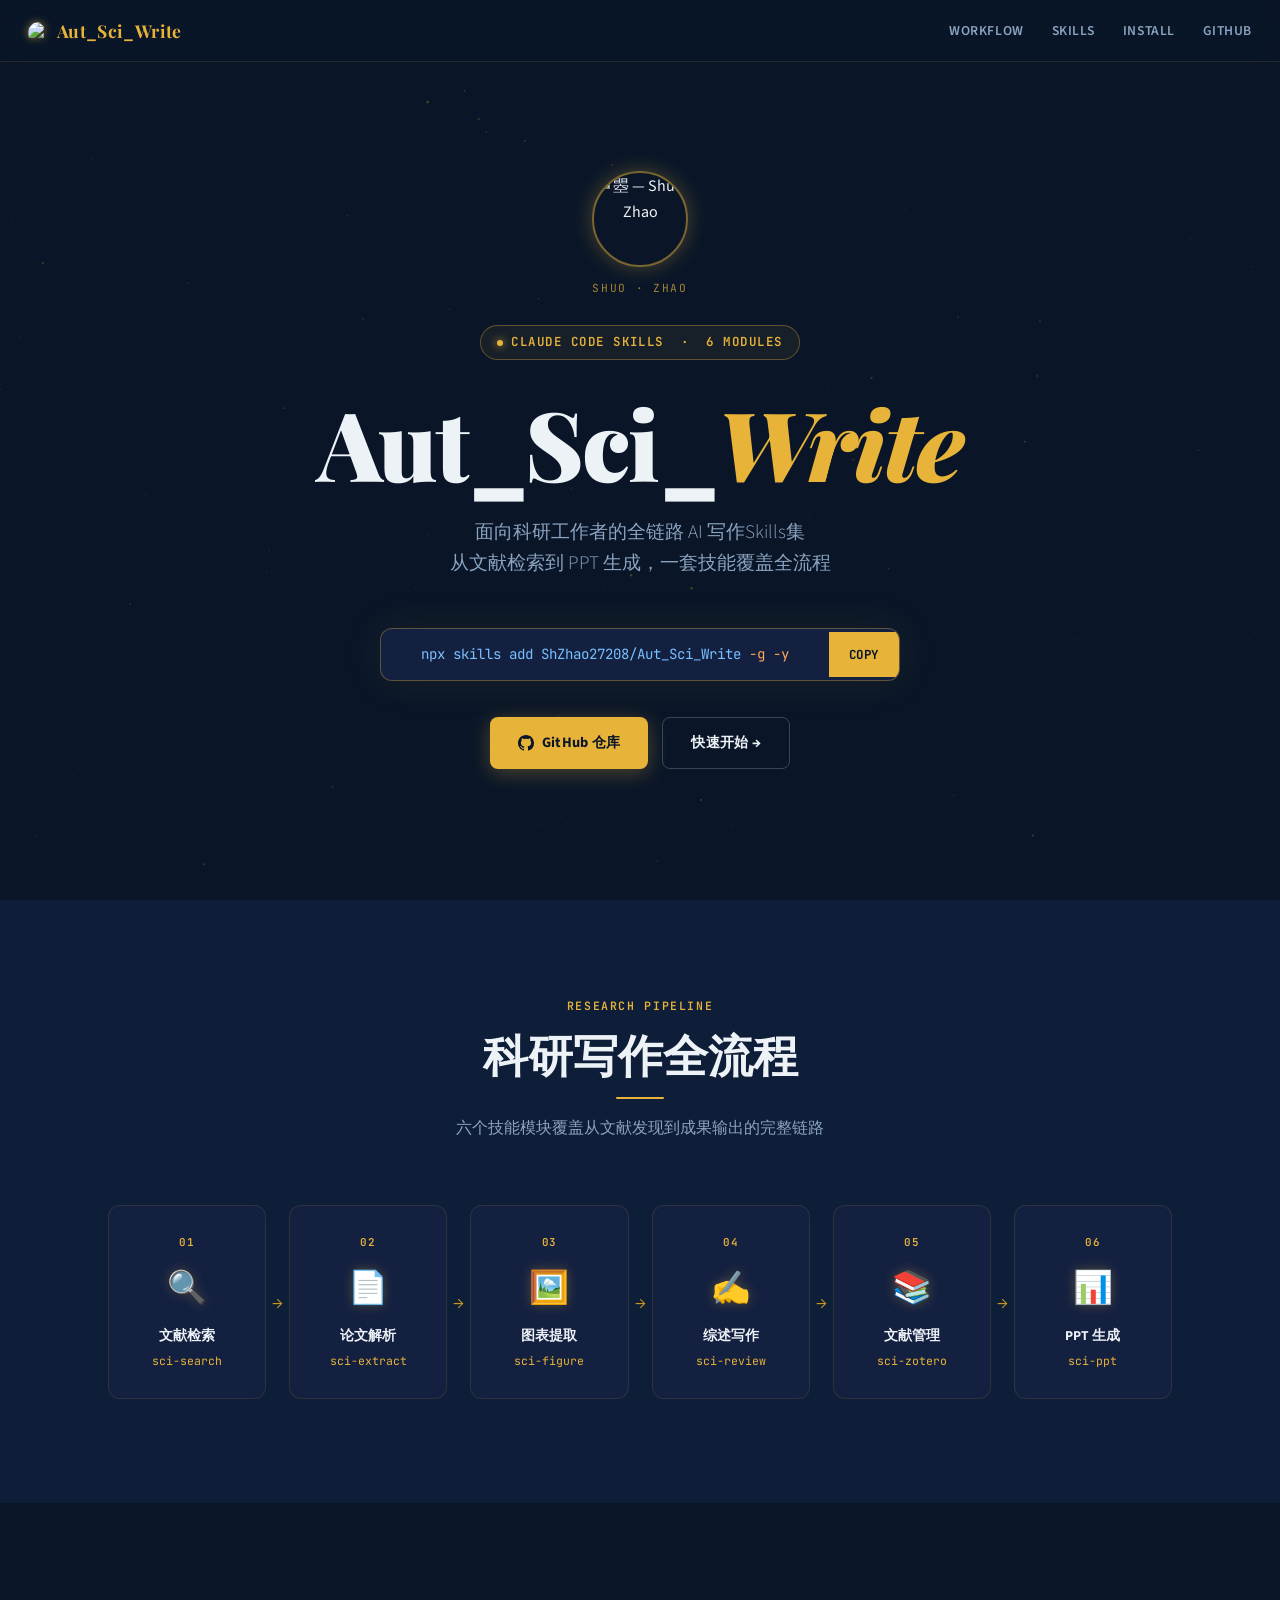
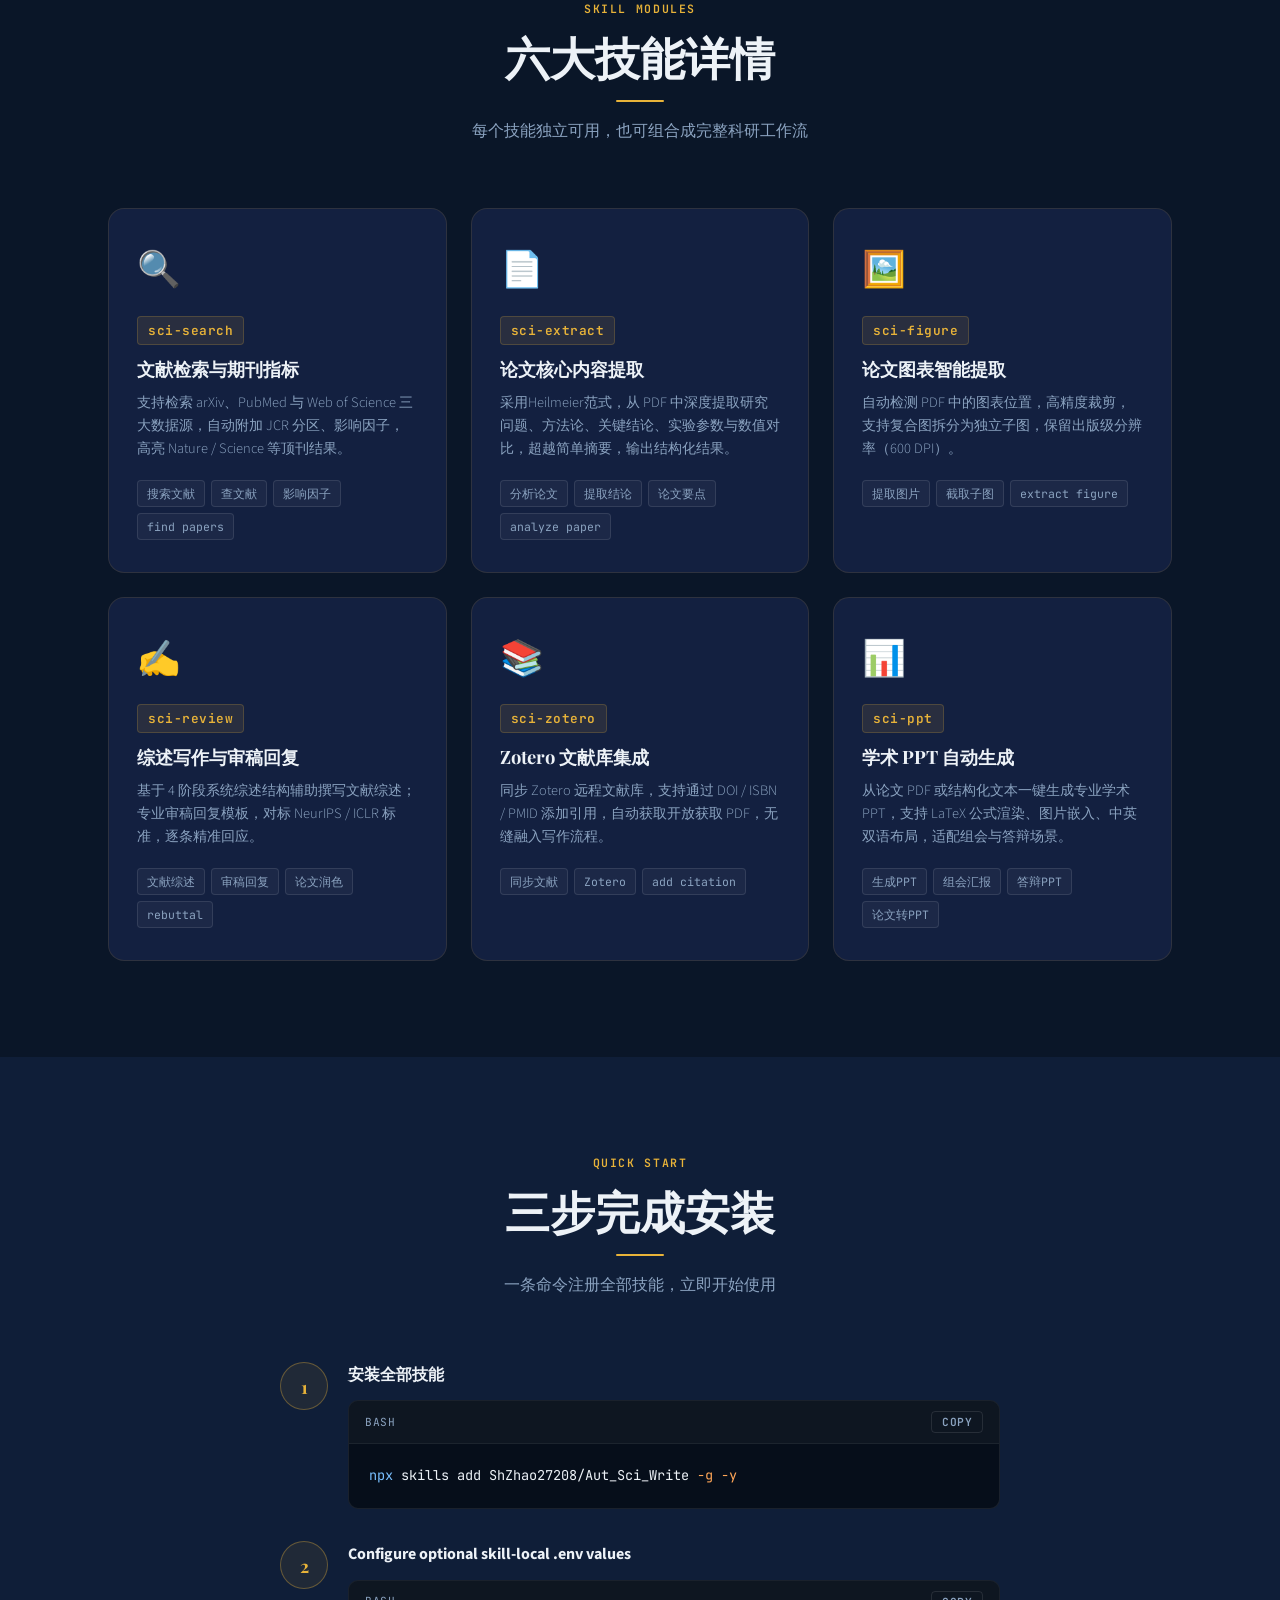
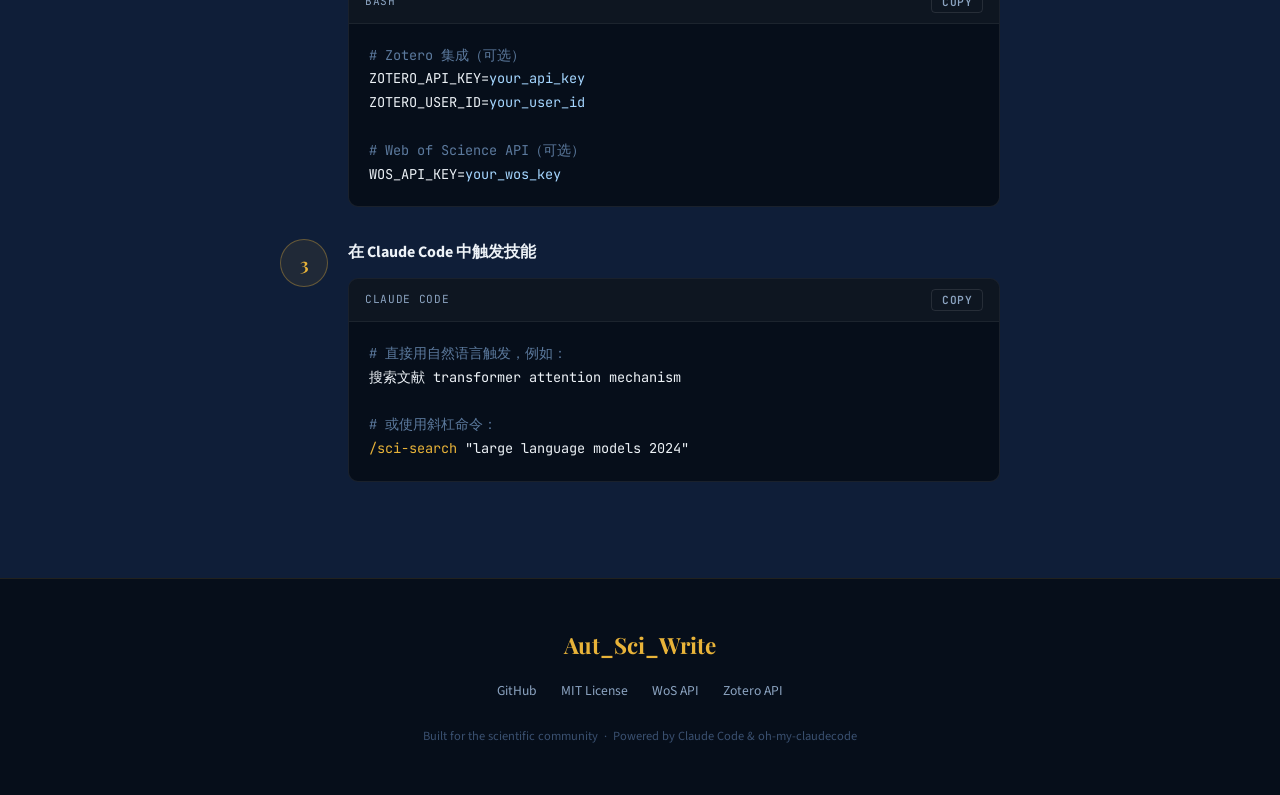
==== docs/index.html @ d80d7d24 "creat" ====
<!DOCTYPE html>
<html lang="zh-CN">
<head>
  <meta charset="UTF-8" />
  <meta name="viewport" content="width=device-width, initial-scale=1.0" />
  <title>Aut_Sci_Write — Autonomous Scientific Writer</title>
  <link rel="preconnect" href="https://fonts.googleapis.com" />
  <link rel="preconnect" href="https://fonts.gstatic.com" crossorigin />
  <link href="https://fonts.googleapis.com/css2?family=Playfair+Display:ital,wght@0,400;0,700;0,900;1,400&family=Source+Sans+3:wght@300;400;600;700&family=JetBrains+Mono:wght@400;600&display=swap" rel="stylesheet" />
  <style>
    /* ── Pixel Avatar ── */
    .pixel-avatar {
      margin-bottom: 28px;
      animation: fadeUp 0.6s ease both;
    }
    .pixel-avatar svg {
      filter: drop-shadow(0 0 12px rgba(232,179,57,0.5)) drop-shadow(0 0 24px rgba(232,179,57,0.2));
      transition: filter 0.3s;
    }
    .pixel-avatar:hover svg {
      filter: drop-shadow(0 0 18px rgba(232,179,57,0.8)) drop-shadow(0 0 36px rgba(232,179,57,0.35));
    }
    @keyframes pixel-scan {
      0% { transform: translateY(-100%); opacity: 0.6; }
      100% { transform: translateY(100%); opacity: 0; }
    }

    /* ── Reset & Tokens ── */
    *, *::before, *::after { box-sizing: border-box; margin: 0; padding: 0; }

    :root {
      --bg-deep:    #0A1628;
      --bg-mid:     #0F1E38;
      --bg-card:    #132040;
      --bg-card-h:  #172649;
      --primary:    #1E3A5F;
      --gold:       #E8B339;
      --gold-dim:   #C49520;
      --gold-glow:  rgba(232,179,57,0.18);
      --blue-glow:  rgba(30,58,95,0.6);
      --text:       #EDF2F7;
      --text-muted: #8BA3C0;
      --border:     rgba(232,179,57,0.12);
      --border-h:   rgba(232,179,57,0.35);
      --mono:       'JetBrains Mono', 'Courier New', monospace;
    }

    html { scroll-behavior: smooth; }

    body {
      font-family: 'Source Sans 3', sans-serif;
      background: var(--bg-deep);
      color: var(--text);
      line-height: 1.65;
      overflow-x: hidden;
    }

    /* ── Starfield canvas ── */
    #stars {
      position: fixed;
      inset: 0;
      pointer-events: none;
      z-index: 0;
      opacity: 0.55;
    }

    /* ── Utility ── */
    .container { max-width: 1120px; margin: 0 auto; padding: 0 28px; position: relative; z-index: 1; }

    /* ── Nav ── */
    nav {
      position: fixed;
      top: 0; left: 0; right: 0;
      z-index: 100;
      padding: 16px 28px;
      display: flex;
      align-items: center;
      justify-content: space-between;
      background: rgba(10,22,40,0.82);
      backdrop-filter: blur(14px);
      border-bottom: 1px solid var(--border);
    }
    .nav-logo {
      font-family: 'Playfair Display', serif;
      font-size: 1.1rem;
      font-weight: 700;
      color: var(--gold);
      letter-spacing: 0.02em;
      text-decoration: none;
    }
    .nav-links { display: flex; gap: 28px; list-style: none; }
    .nav-links a {
      font-size: 0.85rem;
      font-weight: 600;
      color: var(--text-muted);
      text-decoration: none;
      letter-spacing: 0.04em;
      text-transform: uppercase;
      transition: color 0.2s;
    }
    .nav-links a:hover { color: var(--gold); }

    /* ── Hero ── */
    .hero {
      min-height: 100vh;
      display: flex;
      flex-direction: column;
      align-items: center;
      justify-content: center;
      text-align: center;
      padding: 120px 28px 80px;
      position: relative;
      z-index: 1;
    }

    .hero-eyebrow {
      display: inline-flex;
      align-items: center;
      gap: 8px;
      font-family: var(--mono);
      font-size: 0.78rem;
      font-weight: 600;
      color: var(--gold);
      letter-spacing: 0.12em;
      text-transform: uppercase;
      border: 1px solid var(--border-h);
      padding: 6px 16px;
      border-radius: 20px;
      margin-bottom: 32px;
      background: rgba(232,179,57,0.06);
      opacity: 0;
      animation: fadeUp 0.7s 0.1s ease forwards;
    }
    .hero-eyebrow::before {
      content: '';
      width: 6px; height: 6px;
      border-radius: 50%;
      background: var(--gold);
      box-shadow: 0 0 8px var(--gold);
    }

    .hero h1 {
      font-family: 'Playfair Display', serif;
      font-size: clamp(3rem, 8vw, 6rem);
      font-weight: 900;
      line-height: 1.05;
      letter-spacing: -0.02em;
      margin-bottom: 24px;
      opacity: 0;
      animation: fadeUp 0.8s 0.25s ease forwards;
    }
    .hero h1 .accent { color: var(--gold); font-style: italic; }
    .hero h1 .dim { color: var(--text-muted); }

    .hero-sub {
      font-size: clamp(1rem, 2.5vw, 1.2rem);
      color: var(--text-muted);
      max-width: 560px;
      margin: 0 auto 48px;
      font-weight: 300;
      opacity: 0;
      animation: fadeUp 0.8s 0.4s ease forwards;
    }

    .hero-install {
      display: flex;
      align-items: center;
      gap: 0;
      background: var(--bg-card);
      border: 1px solid var(--border-h);
      border-radius: 12px;
      overflow: hidden;
      max-width: 520px;
      width: 100%;
      margin: 0 auto 36px;
      opacity: 0;
      animation: fadeUp 0.8s 0.55s ease forwards;
      box-shadow: 0 0 40px rgba(232,179,57,0.08);
    }
    .hero-install code {
      font-family: var(--mono);
      font-size: 0.88rem;
      color: #79c0ff;
      padding: 14px 20px;
      flex: 1;
      white-space: nowrap;
      overflow: hidden;
      text-overflow: ellipsis;
    }
    .copy-btn {
      background: var(--gold);
      color: var(--bg-deep);
      border: none;
      padding: 14px 20px;
      font-family: var(--mono);
      font-size: 0.78rem;
      font-weight: 700;
      cursor: pointer;
      transition: background 0.2s, transform 0.1s;
      white-space: nowrap;
      letter-spacing: 0.04em;
    }
    .copy-btn:hover { background: #f0c04a; }
    .copy-btn:active { transform: scale(0.97); }
    .copy-btn.copied { background: #3fb950; color: white; }

    .hero-cta {
      display: flex;
      gap: 14px;
      justify-content: center;
      flex-wrap: wrap;
      opacity: 0;
      animation: fadeUp 0.8s 0.7s ease forwards;
    }
    .btn {
      display: inline-flex;
      align-items: center;
      gap: 8px;
      padding: 13px 28px;
      border-radius: 8px;
      font-size: 0.9rem;
      font-weight: 700;
      text-decoration: none;
      letter-spacing: 0.02em;
      transition: transform 0.18s, box-shadow 0.18s, background 0.18s;
      cursor: pointer;
      border: none;
    }
    .btn:hover { transform: translateY(-2px); }
    .btn-gold {
      background: var(--gold);
      color: var(--bg-deep);
      box-shadow: 0 4px 20px rgba(232,179,57,0.3);
    }
    .btn-gold:hover { box-shadow: 0 8px 32px rgba(232,179,57,0.45); }
    .btn-ghost {
      background: transparent;
      color: var(--text);
      border: 1px solid rgba(255,255,255,0.2);
    }
    .btn-ghost:hover { border-color: var(--gold); color: var(--gold); }

    /* ── Section shared ── */
    section { padding: 96px 0; position: relative; z-index: 1; }
    .section-label {
      font-family: var(--mono);
      font-size: 0.72rem;
      font-weight: 600;
      color: var(--gold);
      letter-spacing: 0.14em;
      text-transform: uppercase;
      text-align: center;
      margin-bottom: 12px;
    }
    .section-title {
      font-family: 'Playfair Display', serif;
      font-size: clamp(1.8rem, 4vw, 2.8rem);
      font-weight: 700;
      text-align: center;
      margin-bottom: 12px;
      line-height: 1.2;
    }
    .section-sub {
      text-align: center;
      color: var(--text-muted);
      font-size: 1rem;
      font-weight: 300;
      margin-bottom: 64px;
      max-width: 520px;
      margin-left: auto;
      margin-right: auto;
    }

    /* ── Divider line ── */
    .gold-line {
      width: 48px;
      height: 2px;
      background: var(--gold);
      margin: 16px auto 0;
      border-radius: 2px;
    }

    /* ── Workflow ── */
    .workflow-section { background: var(--bg-mid); }
    .workflow-track {
      display: flex;
      align-items: stretch;
      justify-content: center;
      gap: 0;
      overflow-x: auto;
      padding-bottom: 8px;
    }
    .wf-node {
      display: flex;
      flex-direction: column;
      align-items: center;
      text-align: center;
      padding: 28px 20px;
      min-width: 140px;
      flex: 1;
      max-width: 170px;
      background: var(--bg-card);
      border: 1px solid var(--border);
      border-radius: 12px;
      position: relative;
      transition: border-color 0.25s, box-shadow 0.25s;
    }
    .wf-node:hover {
      border-color: var(--border-h);
      box-shadow: 0 0 24px var(--gold-glow);
    }
    .wf-node .step-num {
      font-family: var(--mono);
      font-size: 0.68rem;
      color: var(--gold);
      font-weight: 600;
      letter-spacing: 0.08em;
      margin-bottom: 10px;
    }
    .wf-node .wf-icon {
      font-size: 2rem;
      margin-bottom: 10px;
      filter: drop-shadow(0 0 6px rgba(232,179,57,0.3));
    }
    .wf-node .wf-label {
      font-size: 0.85rem;
      font-weight: 700;
      color: var(--text);
      margin-bottom: 4px;
    }
    .wf-node .wf-skill {
      font-family: var(--mono);
      font-size: 0.72rem;
      color: var(--gold);
    }
    .wf-connector {
      display: flex;
      align-items: center;
      padding: 0 6px;
      color: var(--gold-dim);
      font-size: 1.1rem;
      flex-shrink: 0;
    }

    /* ── Skills Grid ── */
    .skills-grid {
      display: grid;
      grid-template-columns: repeat(auto-fit, minmax(320px, 1fr));
      gap: 24px;
    }
    .skill-card {
      background: var(--bg-card);
      border: 1px solid var(--border);
      border-radius: 16px;
      padding: 32px 28px;
      position: relative;
      overflow: hidden;
      transition: border-color 0.3s, box-shadow 0.3s, transform 0.3s;
      opacity: 0;
      transform: translateY(24px);
    }
    .skill-card.visible {
      opacity: 1;
      transform: translateY(0);
      transition: opacity 0.55s ease, transform 0.55s ease, border-color 0.3s, box-shadow 0.3s;
    }
    .skill-card::before {
      content: '';
      position: absolute;
      top: 0; left: 0; right: 0;
      height: 1px;
      background: linear-gradient(90deg, transparent, var(--gold), transparent);
      opacity: 0;
      transition: opacity 0.3s;
    }
    .skill-card:hover {
      border-color: var(--border-h);
      box-shadow: 0 8px 48px rgba(232,179,57,0.1), 0 0 0 1px rgba(232,179,57,0.08);
      transform: translateY(-4px);
    }
    .skill-card:hover::before { opacity: 1; }

    /* Glow orb behind icon */
    .skill-card::after {
      content: '';
      position: absolute;
      top: -40px; right: -40px;
      width: 120px; height: 120px;
      border-radius: 50%;
      background: var(--gold-glow);
      filter: blur(40px);
      opacity: 0;
      transition: opacity 0.4s;
    }
    .skill-card:hover::after { opacity: 1; }

    .card-icon {
      font-size: 2.2rem;
      margin-bottom: 16px;
      display: block;
    }
    .card-slug {
      font-family: var(--mono);
      font-size: 0.8rem;
      font-weight: 600;
      color: var(--gold);
      background: rgba(232,179,57,0.1);
      border: 1px solid rgba(232,179,57,0.2);
      display: inline-block;
      padding: 3px 10px;
      border-radius: 4px;
      margin-bottom: 12px;
      letter-spacing: 0.04em;
    }
    .card-title {
      font-family: 'Playfair Display', serif;
      font-size: 1.15rem;
      font-weight: 700;
      color: var(--text);
      margin-bottom: 10px;
      line-height: 1.3;
    }
    .card-desc {
      font-size: 0.9rem;
      color: var(--text-muted);
      line-height: 1.6;
      margin-bottom: 20px;
      font-weight: 300;
    }
    .trigger-list { display: flex; flex-wrap: wrap; gap: 6px; }
    .trigger {
      font-family: var(--mono);
      font-size: 0.72rem;
      color: var(--text-muted);
      background: rgba(255,255,255,0.04);
      border: 1px solid rgba(255,255,255,0.1);
      padding: 3px 9px;
      border-radius: 4px;
      transition: color 0.2s, border-color 0.2s;
    }
    .skill-card:hover .trigger {
      color: var(--text);
      border-color: rgba(255,255,255,0.18);
    }

    /* ── Install ── */
    .install-section { background: var(--bg-mid); }
    .install-steps {
      max-width: 720px;
      margin: 0 auto;
      display: flex;
      flex-direction: column;
      gap: 32px;
    }
    .install-step {
      display: grid;
      grid-template-columns: 48px 1fr;
      gap: 20px;
      align-items: start;
    }
    .step-circle {
      width: 48px; height: 48px;
      border-radius: 50%;
      border: 1px solid var(--border-h);
      background: rgba(232,179,57,0.08);
      display: flex;
      align-items: center;
      justify-content: center;
      font-family: 'Playfair Display', serif;
      font-size: 1.1rem;
      font-weight: 700;
      color: var(--gold);
      flex-shrink: 0;
    }
    .step-content {}
    .step-title {
      font-weight: 700;
      font-size: 1rem;
      color: var(--text);
      margin-bottom: 12px;
    }
    .code-wrap {
      background: #060e1a;
      border: 1px solid rgba(255,255,255,0.08);
      border-radius: 10px;
      overflow: hidden;
    }
    .code-header {
      display: flex;
      align-items: center;
      justify-content: space-between;
      padding: 10px 16px;
      background: rgba(255,255,255,0.03);
      border-bottom: 1px solid rgba(255,255,255,0.06);
    }
    .code-lang {
      font-family: var(--mono);
      font-size: 0.7rem;
      color: var(--text-muted);
      letter-spacing: 0.06em;
      text-transform: uppercase;
    }
    .code-copy {
      font-family: var(--mono);
      font-size: 0.7rem;
      font-weight: 600;
      color: var(--text-muted);
      background: none;
      border: 1px solid rgba(255,255,255,0.1);
      padding: 3px 10px;
      border-radius: 4px;
      cursor: pointer;
      transition: color 0.2s, border-color 0.2s;
      letter-spacing: 0.04em;
    }
    .code-copy:hover { color: var(--gold); border-color: var(--gold); }
    .code-copy.copied { color: #3fb950; border-color: #3fb950; }
    pre {
      padding: 20px 20px;
      overflow-x: auto;
      font-family: var(--mono);
      font-size: 0.85rem;
      line-height: 1.75;
    }
    .c-comment { color: #5c7a9e; }
    .c-cmd     { color: #79c0ff; }
    .c-str     { color: #a5d6ff; }
    .c-flag    { color: #ffa657; }
    .c-slash   { color: var(--gold); }

    /* ── Footer ── */
    footer {
      background: #060e1a;
      border-top: 1px solid var(--border);
      padding: 48px 28px;
      text-align: center;
      position: relative;
      z-index: 1;
    }
    .footer-logo {
      font-family: 'Playfair Display', serif;
      font-size: 1.4rem;
      font-weight: 700;
      color: var(--gold);
      margin-bottom: 16px;
    }
    .footer-links {
      display: flex;
      gap: 24px;
      justify-content: center;
      flex-wrap: wrap;
      margin-bottom: 24px;
    }
    .footer-links a {
      font-size: 0.85rem;
      color: var(--text-muted);
      text-decoration: none;
      transition: color 0.2s;
    }
    .footer-links a:hover { color: var(--gold); }
    .footer-copy {
      font-size: 0.78rem;
      color: #3a5070;
    }

    /* ── Animations ── */
    @keyframes fadeUp {
      from { opacity: 0; transform: translateY(20px); }
      to   { opacity: 1; transform: translateY(0); }
    }

    /* ── Responsive ── */
    @media (max-width: 768px) {
      .nav-links { display: none; }
      .workflow-track { flex-direction: column; align-items: center; }
      .wf-connector { transform: rotate(90deg); padding: 4px 0; }
      .wf-node { max-width: 100%; width: 100%; }
      .install-step { grid-template-columns: 1fr; }
      .step-circle { display: none; }
    }
    @media (max-width: 480px) {
      .hero-install { flex-direction: column; }
      .hero-install code { padding: 12px 16px; }
      .copy-btn { width: 100%; justify-content: center; }
    }
  </style>
</head>
<body>

<canvas id="stars"></canvas>

<!-- Nav -->
<nav>
  <a href="#" class="nav-logo">
    <img src="avatar.gif" width="22" height="22" alt="瞾" style="display:inline-block;vertical-align:middle;margin-right:7px;border-radius:50%;object-fit:cover;filter:drop-shadow(0 0 4px rgba(232,179,57,0.6));"/>Aut_Sci_Write
  </a>
  <ul class="nav-links">
    <li><a href="#workflow">Workflow</a></li>
    <li><a href="#skills">Skills</a></li>
    <li><a href="#install">Install</a></li>
    <li><a href="https://github.com/ShZhao27208/Aut_Sci_Write" target="_blank">GitHub</a></li>
  </ul>
</nav>

<!-- Hero -->
<section class="hero">
  <!-- 瞾 pixel avatar (明+空 structure) -->
  <div class="pixel-avatar" title="瞾 — Shuo Zhao">
    <img src="avatar.gif" width="96" height="96" alt="瞾 — Shuo Zhao" style="display:block;margin:0 auto 12px;border-radius:50%;object-fit:cover;border:2px solid rgba(232,179,57,0.5);box-shadow:0 0 20px rgba(232,179,57,0.3);"/>
    <div style="font-family:'JetBrains Mono',monospace;font-size:0.7rem;color:#E8B339;opacity:0.7;letter-spacing:0.15em;text-align:center;">SHUO · ZHAO</div>
  </div>

  <div class="hero-eyebrow">Claude Code Skills &nbsp;·&nbsp; 6 Modules</div>
  <h1>Aut_Sci_<span class="accent">Write</span></h1>
  <p class="hero-sub">面向科研工作者的全链路 AI 写作Skills集<br>从文献检索到 PPT 生成，一套技能覆盖全流程</p>

  <div class="hero-install">
    <code id="install-cmd">npx</span> skills add ShZhao27208/Aut_Sci_Write <span class="c-flag">-g</span> <span class="c-flag">-y</span></code>
    <button class="copy-btn" id="hero-copy" onclick="copyInstall()">COPY</button>
  </div>

  <div class="hero-cta">
    <a href="https://github.com/ShZhao27208/Aut_Sci_Write" target="_blank" class="btn btn-gold">
      <svg width="16" height="16" viewBox="0 0 24 24" fill="currentColor"><path d="M12 0C5.37 0 0 5.37 0 12c0 5.31 3.435 9.795 8.205 11.385.6.105.825-.255.825-.57 0-.285-.015-1.23-.015-2.235-3.015.555-3.795-.735-4.035-1.41-.135-.345-.72-1.41-1.23-1.695-.42-.225-1.02-.78-.015-.795.945-.015 1.62.87 1.845 1.23 1.08 1.815 2.805 1.305 3.495.99.105-.78.42-1.305.765-1.605-2.67-.3-5.46-1.335-5.46-5.925 0-1.305.465-2.385 1.23-3.225-.12-.3-.54-1.53.12-3.18 0 0 1.005-.315 3.3 1.23.96-.27 1.98-.405 3-.405s2.04.135 3 .405c2.295-1.56 3.3-1.23 3.3-1.23.66 1.65.24 2.88.12 3.18.765.84 1.23 1.905 1.23 3.225 0 4.605-2.805 5.625-5.475 5.925.435.375.81 1.095.81 2.22 0 1.605-.015 2.895-.015 3.3 0 .315.225.69.825.57A12.02 12.02 0 0 0 24 12c0-6.63-5.37-12-12-12z"/></svg>
      GitHub 仓库
    </a>
    <a href="#install" class="btn btn-ghost">快速开始 →</a>
  </div>
</section>

<!-- Workflow -->
<section class="workflow-section" id="workflow">
  <div class="container">
    <div class="section-label">Research Pipeline</div>
    <h2 class="section-title">科研写作全流程</h2>
    <div class="gold-line" style="margin-bottom: 16px;"></div>
    <p class="section-sub">六个技能模块覆盖从文献发现到成果输出的完整链路</p>

    <div class="workflow-track">
      <div class="wf-node">
        <div class="step-num">01</div>
        <div class="wf-icon">🔍</div>
        <div class="wf-label">文献检索</div>
        <div class="wf-skill">sci-search</div>
      </div>
      <div class="wf-connector">→</div>
      <div class="wf-node">
        <div class="step-num">02</div>
        <div class="wf-icon">📄</div>
        <div class="wf-label">论文解析</div>
        <div class="wf-skill">sci-extract</div>
      </div>
      <div class="wf-connector">→</div>
      <div class="wf-node">
        <div class="step-num">03</div>
        <div class="wf-icon">🖼️</div>
        <div class="wf-label">图表提取</div>
        <div class="wf-skill">sci-figure</div>
      </div>
      <div class="wf-connector">→</div>
      <div class="wf-node">
        <div class="step-num">04</div>
        <div class="wf-icon">✍️</div>
        <div class="wf-label">综述写作</div>
        <div class="wf-skill">sci-review</div>
      </div>
      <div class="wf-connector">→</div>
      <div class="wf-node">
        <div class="step-num">05</div>
        <div class="wf-icon">📚</div>
        <div class="wf-label">文献管理</div>
        <div class="wf-skill">sci-zotero</div>
      </div>
      <div class="wf-connector">→</div>
      <div class="wf-node">
        <div class="step-num">06</div>
        <div class="wf-icon">📊</div>
        <div class="wf-label">PPT 生成</div>
        <div class="wf-skill">sci-ppt</div>
      </div>
    </div>
  </div>
</section>

<!-- Skills -->
<section id="skills">
  <div class="container">
    <div class="section-label">Skill Modules</div>
    <h2 class="section-title">六大技能详情</h2>
    <div class="gold-line" style="margin-bottom: 16px;"></div>
    <p class="section-sub">每个技能独立可用，也可组合成完整科研工作流</p>

    <div class="skills-grid">

      <div class="skill-card">
        <span class="card-icon">🔍</span>
        <span class="card-slug">sci-search</span>
        <div class="card-title">文献检索与期刊指标</div>
        <div class="card-desc">支持检索 arXiv、PubMed 与 Web of Science 三大数据源，自动附加 JCR 分区、影响因子，高亮 Nature / Science 等顶刊结果。</div>
        <div class="trigger-list">
          <span class="trigger">搜索文献</span>
          <span class="trigger">查文献</span>
          <span class="trigger">影响因子</span>
          <span class="trigger">find papers</span>
        </div>
      </div>

      <div class="skill-card">
        <span class="card-icon">📄</span>
        <span class="card-slug">sci-extract</span>
        <div class="card-title">论文核心内容提取</div>
        <div class="card-desc">采用Heilmeier范式，从 PDF 中深度提取研究问题、方法论、关键结论、实验参数与数值对比，超越简单摘要，输出结构化结果。</div>
        <div class="trigger-list">
          <span class="trigger">分析论文</span>
          <span class="trigger">提取结论</span>
          <span class="trigger">论文要点</span>
          <span class="trigger">analyze paper</span>
        </div>
      </div>

      <div class="skill-card">
        <span class="card-icon">🖼️</span>
        <span class="card-slug">sci-figure</span>
        <div class="card-title">论文图表智能提取</div>
        <div class="card-desc">自动检测 PDF 中的图表位置，高精度裁剪，支持复合图拆分为独立子图，保留出版级分辨率（600 DPI）。</div>
        <div class="trigger-list">
          <span class="trigger">提取图片</span>
          <span class="trigger">截取子图</span>
          <span class="trigger">extract figure</span>
        </div>
      </div>

      <div class="skill-card">
        <span class="card-icon">✍️</span>
        <span class="card-slug">sci-review</span>
        <div class="card-title">综述写作与审稿回复</div>
        <div class="card-desc">基于 4 阶段系统综述结构辅助撰写文献综述；专业审稿回复模板，对标 NeurIPS / ICLR 标准，逐条精准回应。</div>
        <div class="trigger-list">
          <span class="trigger">文献综述</span>
          <span class="trigger">审稿回复</span>
          <span class="trigger">论文润色</span>
          <span class="trigger">rebuttal</span>
        </div>
      </div>

      <div class="skill-card">
        <span class="card-icon">📚</span>
        <span class="card-slug">sci-zotero</span>
        <div class="card-title">Zotero 文献库集成</div>
        <div class="card-desc">同步 Zotero 远程文献库，支持通过 DOI / ISBN / PMID 添加引用，自动获取开放获取 PDF，无缝融入写作流程。</div>
        <div class="trigger-list">
          <span class="trigger">同步文献</span>
          <span class="trigger">Zotero</span>
          <span class="trigger">add citation</span>
        </div>
      </div>

      <div class="skill-card">
        <span class="card-icon">📊</span>
        <span class="card-slug">sci-ppt</span>
        <div class="card-title">学术 PPT 自动生成</div>
        <div class="card-desc">从论文 PDF 或结构化文本一键生成专业学术 PPT，支持 LaTeX 公式渲染、图片嵌入、中英双语布局，适配组会与答辩场景。</div>
        <div class="trigger-list">
          <span class="trigger">生成PPT</span>
          <span class="trigger">组会汇报</span>
          <span class="trigger">答辩PPT</span>
          <span class="trigger">论文转PPT</span>
        </div>
      </div>

    </div>
  </div>
</section>

<!-- Install -->
<section class="install-section" id="install">
  <div class="container">
    <div class="section-label">Quick Start</div>
    <h2 class="section-title">三步完成安装</h2>
    <div class="gold-line" style="margin-bottom: 16px;"></div>
    <p class="section-sub">一条命令注册全部技能，立即开始使用</p>

    <div class="install-steps">

      <div class="install-step">
        <div class="step-circle">1</div>
        <div class="step-content">
          <div class="step-title">安装全部技能</div>
          <div class="code-wrap">
            <div class="code-header">
              <span class="code-lang">bash</span>
              <button class="code-copy" onclick="copyCode(this, 'npx skills add ShZhao27208/Aut_Sci_Write -g -y')">COPY</button>
            </div>
            <pre><span class="c-cmd">npx</span> skills add ShZhao27208/Aut_Sci_Write <span class="c-flag">-g</span> <span class="c-flag">-y</span></pre>
          </div>
        </div>
      </div>

      <div class="install-step">
        <div class="step-circle">2</div>
        <div class="step-content">
          <div class="step-title">Configure optional skill-local .env values</div>
          <div class="code-wrap">
            <div class="code-header">
              <span class="code-lang">bash</span>
              <button class="code-copy" onclick="copyCode(this, 'ZOTERO_API_KEY=your_api_key\nZOTERO_USER_ID=your_user_id')">COPY</button>
            </div>
            <pre><span class="c-comment"># Zotero 集成（可选）</span>
ZOTERO_API_KEY=<span class="c-str">your_api_key</span>
ZOTERO_USER_ID=<span class="c-str">your_user_id</span>

<span class="c-comment"># Web of Science API（可选）</span>
WOS_API_KEY=<span class="c-str">your_wos_key</span></pre>
          </div>
        </div>
      </div>

      <div class="install-step">
        <div class="step-circle">3</div>
        <div class="step-content">
          <div class="step-title">在 Claude Code 中触发技能</div>
          <div class="code-wrap">
            <div class="code-header">
              <span class="code-lang">claude code</span>
              <button class="code-copy" onclick="copyCode(this, '搜索文献 transformer attention mechanism')">COPY</button>
            </div>
            <pre><span class="c-comment"># 直接用自然语言触发，例如：</span>
搜索文献 transformer attention mechanism

<span class="c-comment"># 或使用斜杠命令：</span>
<span class="c-slash">/sci-search</span> "large language models 2024"</pre>
          </div>
        </div>
      </div>

    </div>
  </div>
</section>

<!-- Footer -->
<footer>
  <div class="footer-logo">Aut_Sci_Write</div>
  <div class="footer-links">
    <a href="https://github.com/ShZhao27208/Aut_Sci_Write" target="_blank">GitHub</a>
    <a href="https://github.com/ShZhao27208/Aut_Sci_Write/blob/main/LICENSE" target="_blank">MIT License</a>
    <a href="https://developer.clarivate.com/apis/wos-starter" target="_blank">WoS API</a>
    <a href="https://www.zotero.org/settings/keys" target="_blank">Zotero API</a>
  </div>
  <div class="footer-copy">Built for the scientific community &nbsp;·&nbsp; Powered by Claude Code &amp; oh-my-claudecode</div>
</footer>

<script>
  /* ── Starfield ── */
  (function () {
    const canvas = document.getElementById('stars');
    const ctx = canvas.getContext('2d');
    let stars = [];

    function resize() {
      canvas.width  = window.innerWidth;
      canvas.height = window.innerHeight;
    }

    function init() {
      stars = [];
      for (let i = 0; i < 160; i++) {
        stars.push({
          x: Math.random() * canvas.width,
          y: Math.random() * canvas.height,
          r: Math.random() * 1.2 + 0.2,
          a: Math.random(),
          speed: Math.random() * 0.003 + 0.001,
          phase: Math.random() * Math.PI * 2
        });
      }
    }

    function draw(t) {
      ctx.clearRect(0, 0, canvas.width, canvas.height);
      stars.forEach(s => {
        const alpha = s.a * (0.5 + 0.5 * Math.sin(t * s.speed + s.phase));
        ctx.beginPath();
        ctx.arc(s.x, s.y, s.r, 0, Math.PI * 2);
        ctx.fillStyle = `rgba(232,179,57,${alpha * 0.6})`;
        ctx.fill();
      });
      requestAnimationFrame(draw);
    }

    resize();
    init();
    window.addEventListener('resize', () => { resize(); init(); });
    requestAnimationFrame(draw);
  })();

  /* ── Card stagger on scroll ── */
  (function () {
    const cards = document.querySelectorAll('.skill-card');
    const io = new IntersectionObserver((entries) => {
      entries.forEach((entry, _) => {
        if (entry.isIntersecting) {
          const card = entry.target;
          const idx  = Array.from(cards).indexOf(card);
          setTimeout(() => card.classList.add('visible'), idx * 90);
          io.unobserve(card);
        }
      });
    }, { threshold: 0.12 });
    cards.forEach(c => io.observe(c));
  })();

  /* ── Copy helpers ── */
  function copyInstall() {
    const text = document.getElementById('install-cmd').textContent;
    const btn  = document.getElementById('hero-copy');
    navigator.clipboard.writeText(text).then(() => {
      btn.textContent = 'COPIED';
      btn.classList.add('copied');
      setTimeout(() => { btn.textContent = 'COPY'; btn.classList.remove('copied'); }, 2000);
    });
  }

  function copyCode(btn, text) {
    navigator.clipboard.writeText(text).then(() => {
      btn.textContent = 'COPIED';
      btn.classList.add('copied');
      setTimeout(() => { btn.textContent = 'COPY'; btn.classList.remove('copied'); }, 2000);
    });
  }
</script>

</body>
</html>
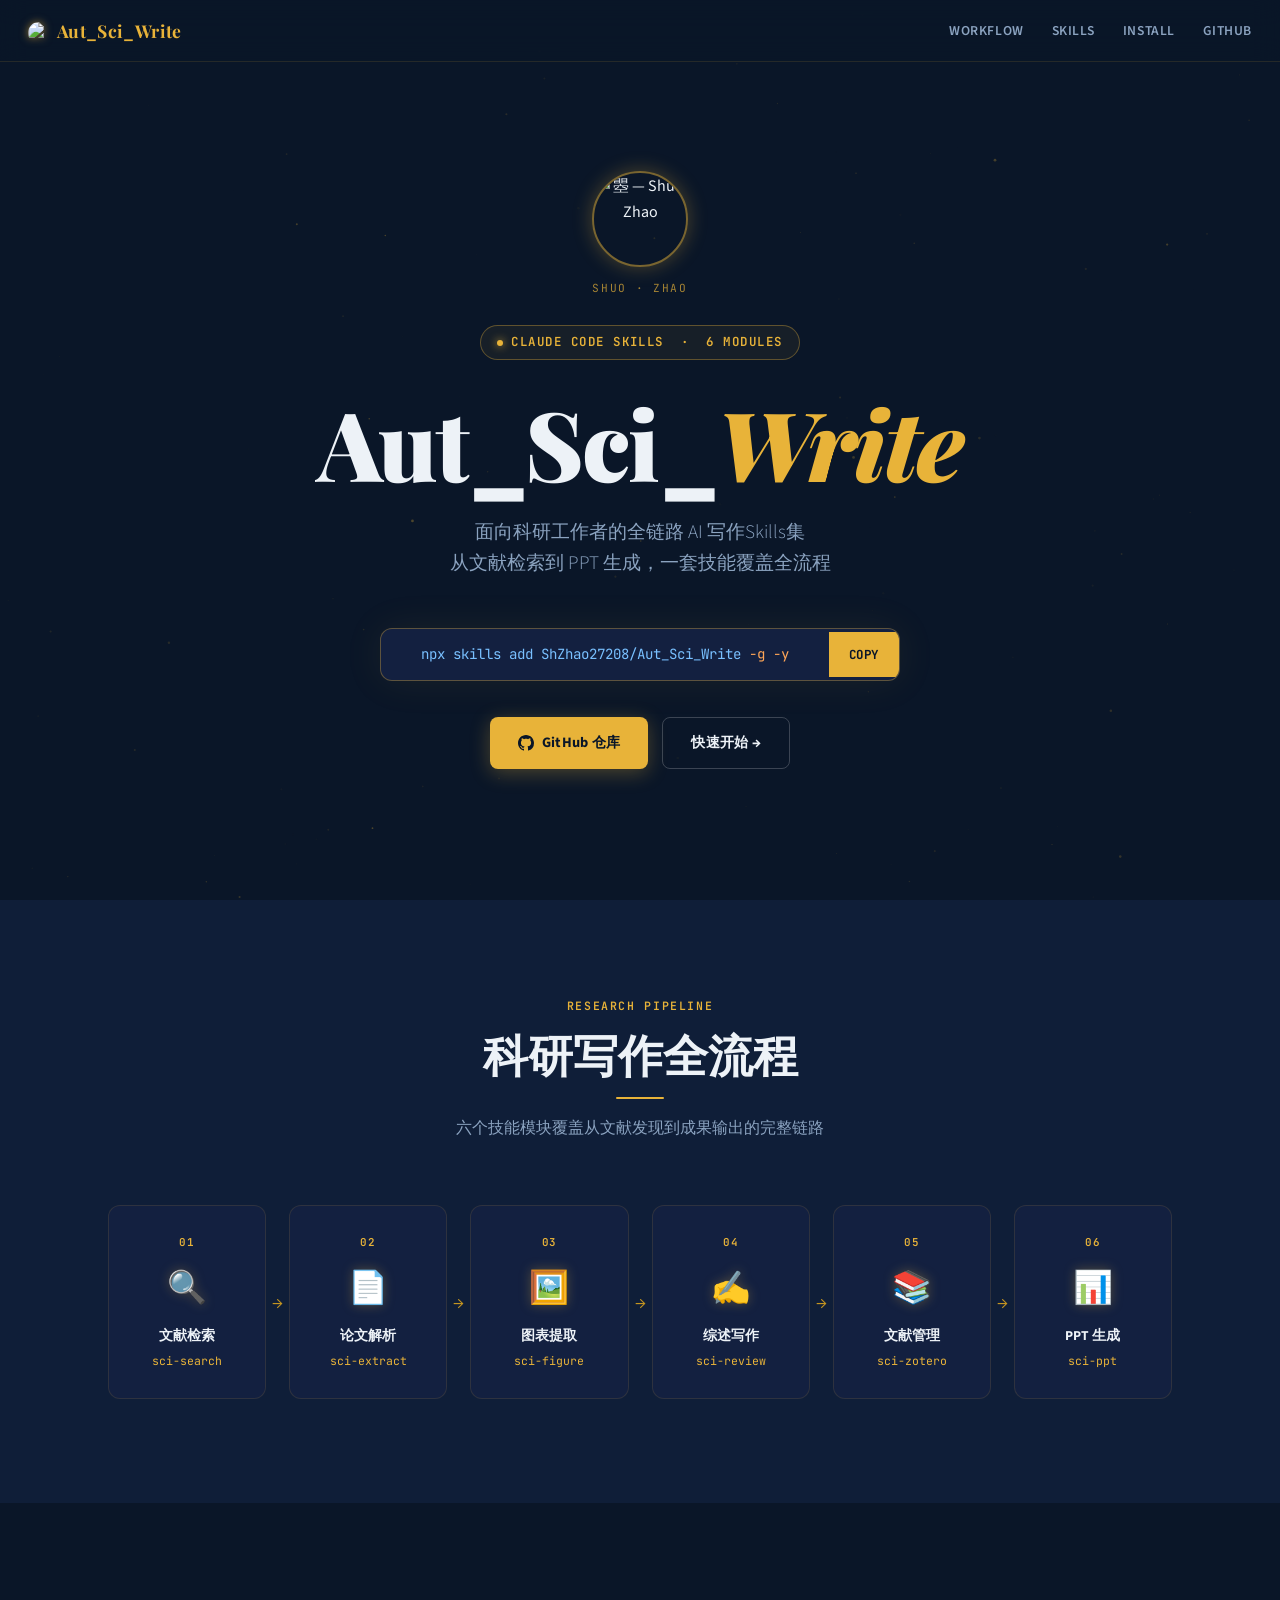
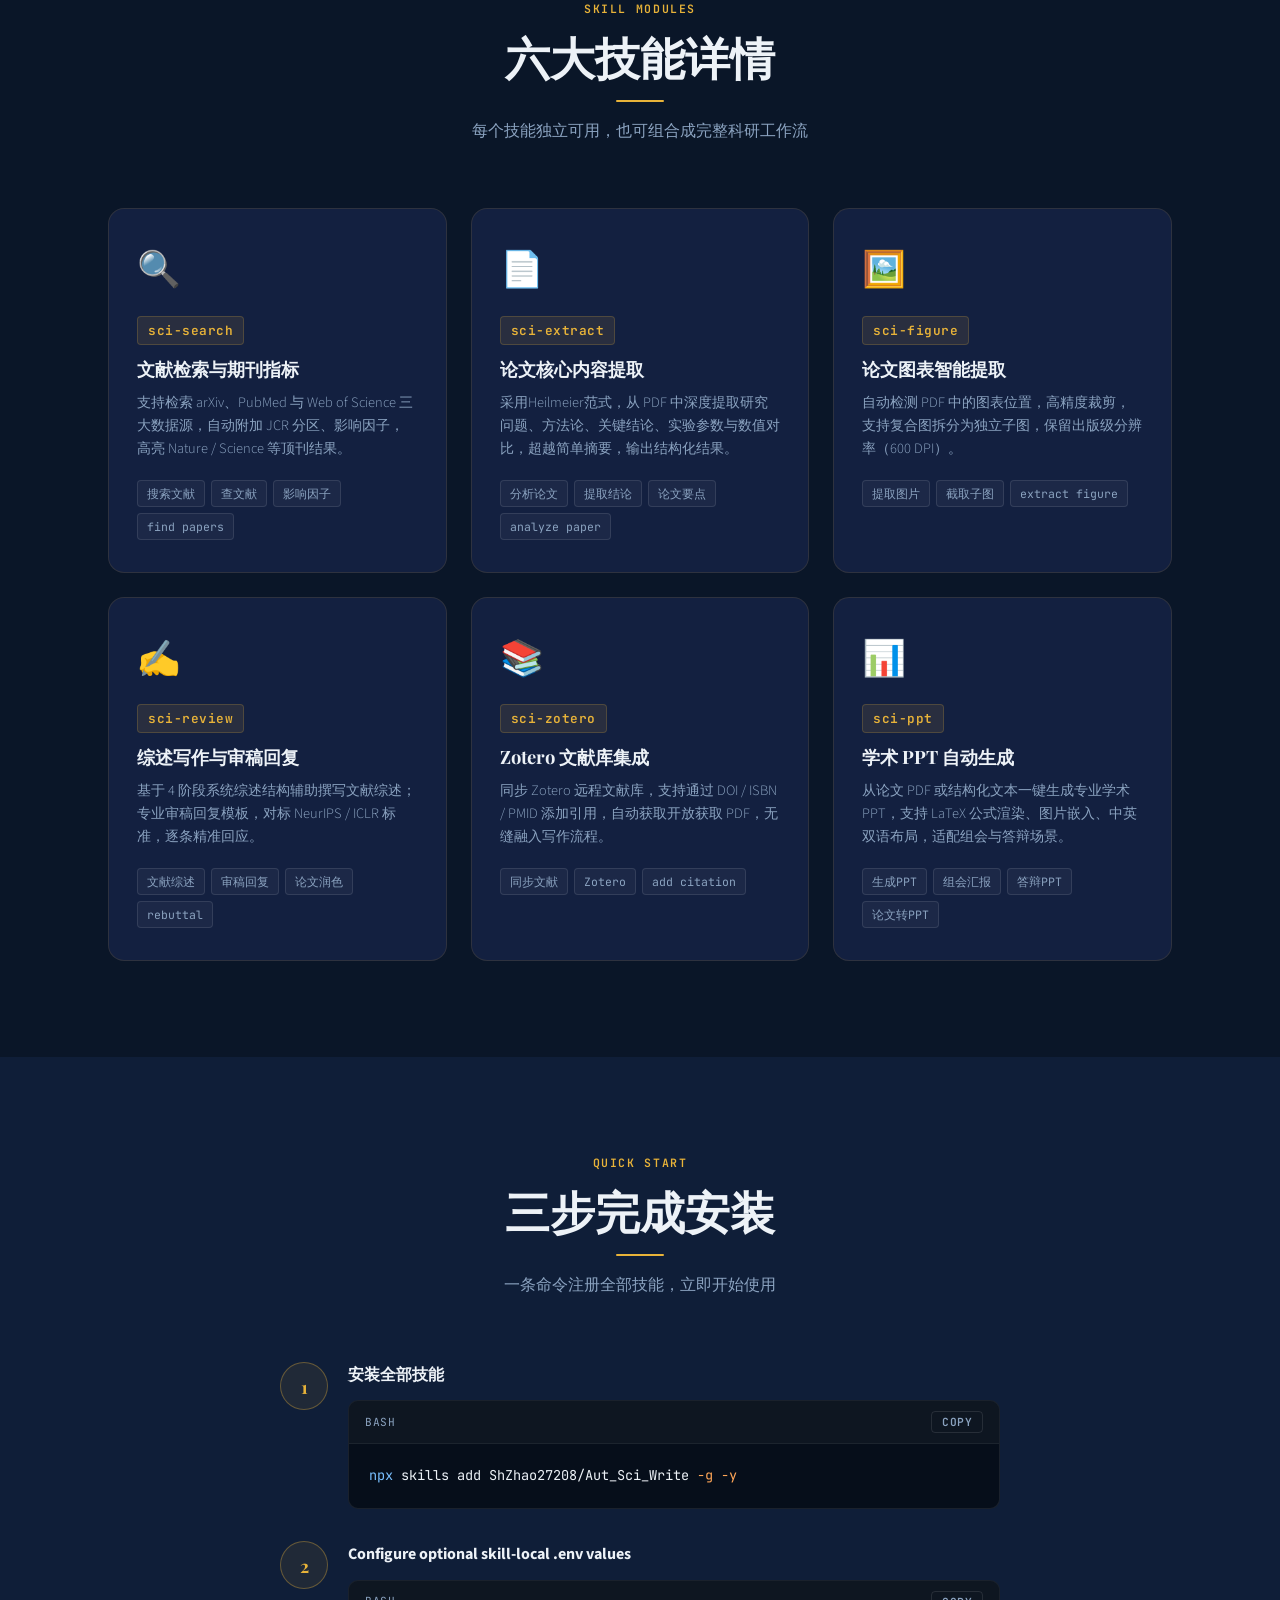
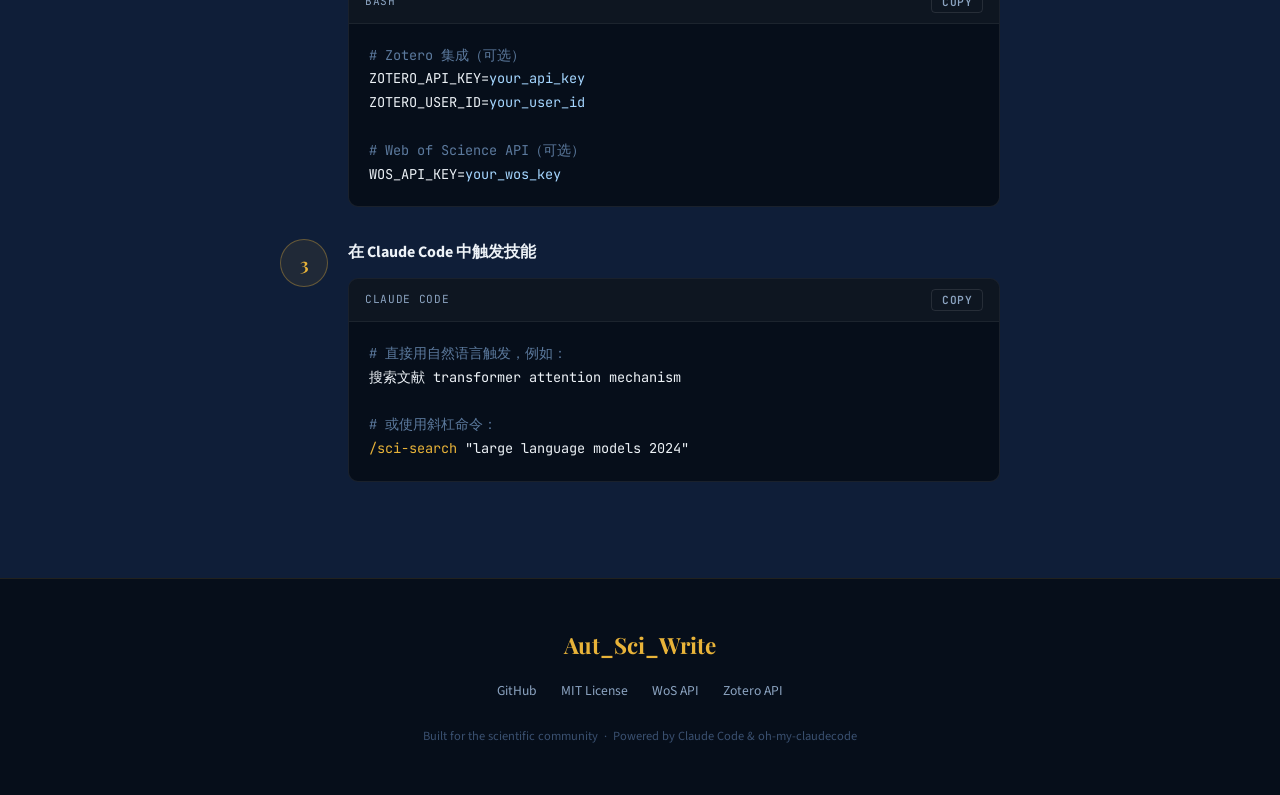
==== commit 03ba7312: "a" ====
--- a/docs/index.html
+++ b/docs/index.html
@@ -1,933 +1,933 @@
-<!DOCTYPE html>
-<html lang="zh-CN">
-<head>
-  <meta charset="UTF-8" />
-  <meta name="viewport" content="width=device-width, initial-scale=1.0" />
-  <title>Aut_Sci_Write — Autonomous Scientific Writer</title>
-  <link rel="preconnect" href="https://fonts.googleapis.com" />
-  <link rel="preconnect" href="https://fonts.gstatic.com" crossorigin />
-  <link href="https://fonts.googleapis.com/css2?family=Playfair+Display:ital,wght@0,400;0,700;0,900;1,400&family=Source+Sans+3:wght@300;400;600;700&family=JetBrains+Mono:wght@400;600&display=swap" rel="stylesheet" />
-  <style>
-    /* ── Pixel Avatar ── */
-    .pixel-avatar {
-      margin-bottom: 28px;
-      animation: fadeUp 0.6s ease both;
-    }
-    .pixel-avatar svg {
-      filter: drop-shadow(0 0 12px rgba(232,179,57,0.5)) drop-shadow(0 0 24px rgba(232,179,57,0.2));
-      transition: filter 0.3s;
-    }
-    .pixel-avatar:hover svg {
-      filter: drop-shadow(0 0 18px rgba(232,179,57,0.8)) drop-shadow(0 0 36px rgba(232,179,57,0.35));
-    }
-    @keyframes pixel-scan {
-      0% { transform: translateY(-100%); opacity: 0.6; }
-      100% { transform: translateY(100%); opacity: 0; }
-    }
-
-    /* ── Reset & Tokens ── */
-    *, *::before, *::after { box-sizing: border-box; margin: 0; padding: 0; }
-
-    :root {
-      --bg-deep:    #0A1628;
-      --bg-mid:     #0F1E38;
-      --bg-card:    #132040;
-      --bg-card-h:  #172649;
-      --primary:    #1E3A5F;
-      --gold:       #E8B339;
-      --gold-dim:   #C49520;
-      --gold-glow:  rgba(232,179,57,0.18);
-      --blue-glow:  rgba(30,58,95,0.6);
-      --text:       #EDF2F7;
-      --text-muted: #8BA3C0;
-      --border:     rgba(232,179,57,0.12);
-      --border-h:   rgba(232,179,57,0.35);
-      --mono:       'JetBrains Mono', 'Courier New', monospace;
-    }
-
-    html { scroll-behavior: smooth; }
-
-    body {
-      font-family: 'Source Sans 3', sans-serif;
-      background: var(--bg-deep);
-      color: var(--text);
-      line-height: 1.65;
-      overflow-x: hidden;
-    }
-
-    /* ── Starfield canvas ── */
-    #stars {
-      position: fixed;
-      inset: 0;
-      pointer-events: none;
-      z-index: 0;
-      opacity: 0.55;
-    }
-
-    /* ── Utility ── */
-    .container { max-width: 1120px; margin: 0 auto; padding: 0 28px; position: relative; z-index: 1; }
-
-    /* ── Nav ── */
-    nav {
-      position: fixed;
-      top: 0; left: 0; right: 0;
-      z-index: 100;
-      padding: 16px 28px;
-      display: flex;
-      align-items: center;
-      justify-content: space-between;
-      background: rgba(10,22,40,0.82);
-      backdrop-filter: blur(14px);
-      border-bottom: 1px solid var(--border);
-    }
-    .nav-logo {
-      font-family: 'Playfair Display', serif;
-      font-size: 1.1rem;
-      font-weight: 700;
-      color: var(--gold);
-      letter-spacing: 0.02em;
-      text-decoration: none;
-    }
-    .nav-links { display: flex; gap: 28px; list-style: none; }
-    .nav-links a {
-      font-size: 0.85rem;
-      font-weight: 600;
-      color: var(--text-muted);
-      text-decoration: none;
-      letter-spacing: 0.04em;
-      text-transform: uppercase;
-      transition: color 0.2s;
-    }
-    .nav-links a:hover { color: var(--gold); }
-
-    /* ── Hero ── */
-    .hero {
-      min-height: 100vh;
-      display: flex;
-      flex-direction: column;
-      align-items: center;
-      justify-content: center;
-      text-align: center;
-      padding: 120px 28px 80px;
-      position: relative;
-      z-index: 1;
-    }
-
-    .hero-eyebrow {
-      display: inline-flex;
-      align-items: center;
-      gap: 8px;
-      font-family: var(--mono);
-      font-size: 0.78rem;
-      font-weight: 600;
-      color: var(--gold);
-      letter-spacing: 0.12em;
-      text-transform: uppercase;
-      border: 1px solid var(--border-h);
-      padding: 6px 16px;
-      border-radius: 20px;
-      margin-bottom: 32px;
-      background: rgba(232,179,57,0.06);
-      opacity: 0;
-      animation: fadeUp 0.7s 0.1s ease forwards;
-    }
-    .hero-eyebrow::before {
-      content: '';
-      width: 6px; height: 6px;
-      border-radius: 50%;
-      background: var(--gold);
-      box-shadow: 0 0 8px var(--gold);
-    }
-
-    .hero h1 {
-      font-family: 'Playfair Display', serif;
-      font-size: clamp(3rem, 8vw, 6rem);
-      font-weight: 900;
-      line-height: 1.05;
-      letter-spacing: -0.02em;
-      margin-bottom: 24px;
-      opacity: 0;
-      animation: fadeUp 0.8s 0.25s ease forwards;
-    }
-    .hero h1 .accent { color: var(--gold); font-style: italic; }
-    .hero h1 .dim { color: var(--text-muted); }
-
-    .hero-sub {
-      font-size: clamp(1rem, 2.5vw, 1.2rem);
-      color: var(--text-muted);
-      max-width: 560px;
-      margin: 0 auto 48px;
-      font-weight: 300;
-      opacity: 0;
-      animation: fadeUp 0.8s 0.4s ease forwards;
-    }
-
-    .hero-install {
-      display: flex;
-      align-items: center;
-      gap: 0;
-      background: var(--bg-card);
-      border: 1px solid var(--border-h);
-      border-radius: 12px;
-      overflow: hidden;
-      max-width: 520px;
-      width: 100%;
-      margin: 0 auto 36px;
-      opacity: 0;
-      animation: fadeUp 0.8s 0.55s ease forwards;
-      box-shadow: 0 0 40px rgba(232,179,57,0.08);
-    }
-    .hero-install code {
-      font-family: var(--mono);
-      font-size: 0.88rem;
-      color: #79c0ff;
-      padding: 14px 20px;
-      flex: 1;
-      white-space: nowrap;
-      overflow: hidden;
-      text-overflow: ellipsis;
-    }
-    .copy-btn {
-      background: var(--gold);
-      color: var(--bg-deep);
-      border: none;
-      padding: 14px 20px;
-      font-family: var(--mono);
-      font-size: 0.78rem;
-      font-weight: 700;
-      cursor: pointer;
-      transition: background 0.2s, transform 0.1s;
-      white-space: nowrap;
-      letter-spacing: 0.04em;
-    }
-    .copy-btn:hover { background: #f0c04a; }
-    .copy-btn:active { transform: scale(0.97); }
-    .copy-btn.copied { background: #3fb950; color: white; }
-
-    .hero-cta {
-      display: flex;
-      gap: 14px;
-      justify-content: center;
-      flex-wrap: wrap;
-      opacity: 0;
-      animation: fadeUp 0.8s 0.7s ease forwards;
-    }
-    .btn {
-      display: inline-flex;
-      align-items: center;
-      gap: 8px;
-      padding: 13px 28px;
-      border-radius: 8px;
-      font-size: 0.9rem;
-      font-weight: 700;
-      text-decoration: none;
-      letter-spacing: 0.02em;
-      transition: transform 0.18s, box-shadow 0.18s, background 0.18s;
-      cursor: pointer;
-      border: none;
-    }
-    .btn:hover { transform: translateY(-2px); }
-    .btn-gold {
-      background: var(--gold);
-      color: var(--bg-deep);
-      box-shadow: 0 4px 20px rgba(232,179,57,0.3);
-    }
-    .btn-gold:hover { box-shadow: 0 8px 32px rgba(232,179,57,0.45); }
-    .btn-ghost {
-      background: transparent;
-      color: var(--text);
-      border: 1px solid rgba(255,255,255,0.2);
-    }
-    .btn-ghost:hover { border-color: var(--gold); color: var(--gold); }
-
-    /* ── Section shared ── */
-    section { padding: 96px 0; position: relative; z-index: 1; }
-    .section-label {
-      font-family: var(--mono);
-      font-size: 0.72rem;
-      font-weight: 600;
-      color: var(--gold);
-      letter-spacing: 0.14em;
-      text-transform: uppercase;
-      text-align: center;
-      margin-bottom: 12px;
-    }
-    .section-title {
-      font-family: 'Playfair Display', serif;
-      font-size: clamp(1.8rem, 4vw, 2.8rem);
-      font-weight: 700;
-      text-align: center;
-      margin-bottom: 12px;
-      line-height: 1.2;
-    }
-    .section-sub {
-      text-align: center;
-      color: var(--text-muted);
-      font-size: 1rem;
-      font-weight: 300;
-      margin-bottom: 64px;
-      max-width: 520px;
-      margin-left: auto;
-      margin-right: auto;
-    }
-
-    /* ── Divider line ── */
-    .gold-line {
-      width: 48px;
-      height: 2px;
-      background: var(--gold);
-      margin: 16px auto 0;
-      border-radius: 2px;
-    }
-
-    /* ── Workflow ── */
-    .workflow-section { background: var(--bg-mid); }
-    .workflow-track {
-      display: flex;
-      align-items: stretch;
-      justify-content: center;
-      gap: 0;
-      overflow-x: auto;
-      padding-bottom: 8px;
-    }
-    .wf-node {
-      display: flex;
-      flex-direction: column;
-      align-items: center;
-      text-align: center;
-      padding: 28px 20px;
-      min-width: 140px;
-      flex: 1;
-      max-width: 170px;
-      background: var(--bg-card);
-      border: 1px solid var(--border);
-      border-radius: 12px;
-      position: relative;
-      transition: border-color 0.25s, box-shadow 0.25s;
-    }
-    .wf-node:hover {
-      border-color: var(--border-h);
-      box-shadow: 0 0 24px var(--gold-glow);
-    }
-    .wf-node .step-num {
-      font-family: var(--mono);
-      font-size: 0.68rem;
-      color: var(--gold);
-      font-weight: 600;
-      letter-spacing: 0.08em;
-      margin-bottom: 10px;
-    }
-    .wf-node .wf-icon {
-      font-size: 2rem;
-      margin-bottom: 10px;
-      filter: drop-shadow(0 0 6px rgba(232,179,57,0.3));
-    }
-    .wf-node .wf-label {
-      font-size: 0.85rem;
-      font-weight: 700;
-      color: var(--text);
-      margin-bottom: 4px;
-    }
-    .wf-node .wf-skill {
-      font-family: var(--mono);
-      font-size: 0.72rem;
-      color: var(--gold);
-    }
-    .wf-connector {
-      display: flex;
-      align-items: center;
-      padding: 0 6px;
-      color: var(--gold-dim);
-      font-size: 1.1rem;
-      flex-shrink: 0;
-    }
-
-    /* ── Skills Grid ── */
-    .skills-grid {
-      display: grid;
-      grid-template-columns: repeat(auto-fit, minmax(320px, 1fr));
-      gap: 24px;
-    }
-    .skill-card {
-      background: var(--bg-card);
-      border: 1px solid var(--border);
-      border-radius: 16px;
-      padding: 32px 28px;
-      position: relative;
-      overflow: hidden;
-      transition: border-color 0.3s, box-shadow 0.3s, transform 0.3s;
-      opacity: 0;
-      transform: translateY(24px);
-    }
-    .skill-card.visible {
-      opacity: 1;
-      transform: translateY(0);
-      transition: opacity 0.55s ease, transform 0.55s ease, border-color 0.3s, box-shadow 0.3s;
-    }
-    .skill-card::before {
-      content: '';
-      position: absolute;
-      top: 0; left: 0; right: 0;
-      height: 1px;
-      background: linear-gradient(90deg, transparent, var(--gold), transparent);
-      opacity: 0;
-      transition: opacity 0.3s;
-    }
-    .skill-card:hover {
-      border-color: var(--border-h);
-      box-shadow: 0 8px 48px rgba(232,179,57,0.1), 0 0 0 1px rgba(232,179,57,0.08);
-      transform: translateY(-4px);
-    }
-    .skill-card:hover::before { opacity: 1; }
-
-    /* Glow orb behind icon */
-    .skill-card::after {
-      content: '';
-      position: absolute;
-      top: -40px; right: -40px;
-      width: 120px; height: 120px;
-      border-radius: 50%;
-      background: var(--gold-glow);
-      filter: blur(40px);
-      opacity: 0;
-      transition: opacity 0.4s;
-    }
-    .skill-card:hover::after { opacity: 1; }
-
-    .card-icon {
-      font-size: 2.2rem;
-      margin-bottom: 16px;
-      display: block;
-    }
-    .card-slug {
-      font-family: var(--mono);
-      font-size: 0.8rem;
-      font-weight: 600;
-      color: var(--gold);
-      background: rgba(232,179,57,0.1);
-      border: 1px solid rgba(232,179,57,0.2);
-      display: inline-block;
-      padding: 3px 10px;
-      border-radius: 4px;
-      margin-bottom: 12px;
-      letter-spacing: 0.04em;
-    }
-    .card-title {
-      font-family: 'Playfair Display', serif;
-      font-size: 1.15rem;
-      font-weight: 700;
-      color: var(--text);
-      margin-bottom: 10px;
-      line-height: 1.3;
-    }
-    .card-desc {
-      font-size: 0.9rem;
-      color: var(--text-muted);
-      line-height: 1.6;
-      margin-bottom: 20px;
-      font-weight: 300;
-    }
-    .trigger-list { display: flex; flex-wrap: wrap; gap: 6px; }
-    .trigger {
-      font-family: var(--mono);
-      font-size: 0.72rem;
-      color: var(--text-muted);
-      background: rgba(255,255,255,0.04);
-      border: 1px solid rgba(255,255,255,0.1);
-      padding: 3px 9px;
-      border-radius: 4px;
-      transition: color 0.2s, border-color 0.2s;
-    }
-    .skill-card:hover .trigger {
-      color: var(--text);
-      border-color: rgba(255,255,255,0.18);
-    }
-
-    /* ── Install ── */
-    .install-section { background: var(--bg-mid); }
-    .install-steps {
-      max-width: 720px;
-      margin: 0 auto;
-      display: flex;
-      flex-direction: column;
-      gap: 32px;
-    }
-    .install-step {
-      display: grid;
-      grid-template-columns: 48px 1fr;
-      gap: 20px;
-      align-items: start;
-    }
-    .step-circle {
-      width: 48px; height: 48px;
-      border-radius: 50%;
-      border: 1px solid var(--border-h);
-      background: rgba(232,179,57,0.08);
-      display: flex;
-      align-items: center;
-      justify-content: center;
-      font-family: 'Playfair Display', serif;
-      font-size: 1.1rem;
-      font-weight: 700;
-      color: var(--gold);
-      flex-shrink: 0;
-    }
-    .step-content {}
-    .step-title {
-      font-weight: 700;
-      font-size: 1rem;
-      color: var(--text);
-      margin-bottom: 12px;
-    }
-    .code-wrap {
-      background: #060e1a;
-      border: 1px solid rgba(255,255,255,0.08);
-      border-radius: 10px;
-      overflow: hidden;
-    }
-    .code-header {
-      display: flex;
-      align-items: center;
-      justify-content: space-between;
-      padding: 10px 16px;
-      background: rgba(255,255,255,0.03);
-      border-bottom: 1px solid rgba(255,255,255,0.06);
-    }
-    .code-lang {
-      font-family: var(--mono);
-      font-size: 0.7rem;
-      color: var(--text-muted);
-      letter-spacing: 0.06em;
-      text-transform: uppercase;
-    }
-    .code-copy {
-      font-family: var(--mono);
-      font-size: 0.7rem;
-      font-weight: 600;
-      color: var(--text-muted);
-      background: none;
-      border: 1px solid rgba(255,255,255,0.1);
-      padding: 3px 10px;
-      border-radius: 4px;
-      cursor: pointer;
-      transition: color 0.2s, border-color 0.2s;
-      letter-spacing: 0.04em;
-    }
-    .code-copy:hover { color: var(--gold); border-color: var(--gold); }
-    .code-copy.copied { color: #3fb950; border-color: #3fb950; }
-    pre {
-      padding: 20px 20px;
-      overflow-x: auto;
-      font-family: var(--mono);
-      font-size: 0.85rem;
-      line-height: 1.75;
-    }
-    .c-comment { color: #5c7a9e; }
-    .c-cmd     { color: #79c0ff; }
-    .c-str     { color: #a5d6ff; }
-    .c-flag    { color: #ffa657; }
-    .c-slash   { color: var(--gold); }
-
-    /* ── Footer ── */
-    footer {
-      background: #060e1a;
-      border-top: 1px solid var(--border);
-      padding: 48px 28px;
-      text-align: center;
-      position: relative;
-      z-index: 1;
-    }
-    .footer-logo {
-      font-family: 'Playfair Display', serif;
-      font-size: 1.4rem;
-      font-weight: 700;
-      color: var(--gold);
-      margin-bottom: 16px;
-    }
-    .footer-links {
-      display: flex;
-      gap: 24px;
-      justify-content: center;
-      flex-wrap: wrap;
-      margin-bottom: 24px;
-    }
-    .footer-links a {
-      font-size: 0.85rem;
-      color: var(--text-muted);
-      text-decoration: none;
-      transition: color 0.2s;
-    }
-    .footer-links a:hover { color: var(--gold); }
-    .footer-copy {
-      font-size: 0.78rem;
-      color: #3a5070;
-    }
-
-    /* ── Animations ── */
-    @keyframes fadeUp {
-      from { opacity: 0; transform: translateY(20px); }
-      to   { opacity: 1; transform: translateY(0); }
-    }
-
-    /* ── Responsive ── */
-    @media (max-width: 768px) {
-      .nav-links { display: none; }
-      .workflow-track { flex-direction: column; align-items: center; }
-      .wf-connector { transform: rotate(90deg); padding: 4px 0; }
-      .wf-node { max-width: 100%; width: 100%; }
-      .install-step { grid-template-columns: 1fr; }
-      .step-circle { display: none; }
-    }
-    @media (max-width: 480px) {
-      .hero-install { flex-direction: column; }
-      .hero-install code { padding: 12px 16px; }
-      .copy-btn { width: 100%; justify-content: center; }
-    }
-  </style>
-</head>
-<body>
-
-<canvas id="stars"></canvas>
-
-<!-- Nav -->
-<nav>
-  <a href="#" class="nav-logo">
-    <img src="avatar.gif" width="22" height="22" alt="瞾" style="display:inline-block;vertical-align:middle;margin-right:7px;border-radius:50%;object-fit:cover;filter:drop-shadow(0 0 4px rgba(232,179,57,0.6));"/>Aut_Sci_Write
-  </a>
-  <ul class="nav-links">
-    <li><a href="#workflow">Workflow</a></li>
-    <li><a href="#skills">Skills</a></li>
-    <li><a href="#install">Install</a></li>
-    <li><a href="https://github.com/ShZhao27208/Aut_Sci_Write" target="_blank">GitHub</a></li>
-  </ul>
-</nav>
-
-<!-- Hero -->
-<section class="hero">
-  <!-- 瞾 pixel avatar (明+空 structure) -->
-  <div class="pixel-avatar" title="瞾 — Shuo Zhao">
-    <img src="avatar.gif" width="96" height="96" alt="瞾 — Shuo Zhao" style="display:block;margin:0 auto 12px;border-radius:50%;object-fit:cover;border:2px solid rgba(232,179,57,0.5);box-shadow:0 0 20px rgba(232,179,57,0.3);"/>
-    <div style="font-family:'JetBrains Mono',monospace;font-size:0.7rem;color:#E8B339;opacity:0.7;letter-spacing:0.15em;text-align:center;">SHUO · ZHAO</div>
-  </div>
-
-  <div class="hero-eyebrow">Claude Code Skills &nbsp;·&nbsp; 6 Modules</div>
-  <h1>Aut_Sci_<span class="accent">Write</span></h1>
-  <p class="hero-sub">面向科研工作者的全链路 AI 写作Skills集<br>从文献检索到 PPT 生成，一套技能覆盖全流程</p>
-
-  <div class="hero-install">
-    <code id="install-cmd">npx</span> skills add ShZhao27208/Aut_Sci_Write <span class="c-flag">-g</span> <span class="c-flag">-y</span></code>
-    <button class="copy-btn" id="hero-copy" onclick="copyInstall()">COPY</button>
-  </div>
-
-  <div class="hero-cta">
-    <a href="https://github.com/ShZhao27208/Aut_Sci_Write" target="_blank" class="btn btn-gold">
-      <svg width="16" height="16" viewBox="0 0 24 24" fill="currentColor"><path d="M12 0C5.37 0 0 5.37 0 12c0 5.31 3.435 9.795 8.205 11.385.6.105.825-.255.825-.57 0-.285-.015-1.23-.015-2.235-3.015.555-3.795-.735-4.035-1.41-.135-.345-.72-1.41-1.23-1.695-.42-.225-1.02-.78-.015-.795.945-.015 1.62.87 1.845 1.23 1.08 1.815 2.805 1.305 3.495.99.105-.78.42-1.305.765-1.605-2.67-.3-5.46-1.335-5.46-5.925 0-1.305.465-2.385 1.23-3.225-.12-.3-.54-1.53.12-3.18 0 0 1.005-.315 3.3 1.23.96-.27 1.98-.405 3-.405s2.04.135 3 .405c2.295-1.56 3.3-1.23 3.3-1.23.66 1.65.24 2.88.12 3.18.765.84 1.23 1.905 1.23 3.225 0 4.605-2.805 5.625-5.475 5.925.435.375.81 1.095.81 2.22 0 1.605-.015 2.895-.015 3.3 0 .315.225.69.825.57A12.02 12.02 0 0 0 24 12c0-6.63-5.37-12-12-12z"/></svg>
-      GitHub 仓库
-    </a>
-    <a href="#install" class="btn btn-ghost">快速开始 →</a>
-  </div>
-</section>
-
-<!-- Workflow -->
-<section class="workflow-section" id="workflow">
-  <div class="container">
-    <div class="section-label">Research Pipeline</div>
-    <h2 class="section-title">科研写作全流程</h2>
-    <div class="gold-line" style="margin-bottom: 16px;"></div>
-    <p class="section-sub">六个技能模块覆盖从文献发现到成果输出的完整链路</p>
-
-    <div class="workflow-track">
-      <div class="wf-node">
-        <div class="step-num">01</div>
-        <div class="wf-icon">🔍</div>
-        <div class="wf-label">文献检索</div>
-        <div class="wf-skill">sci-search</div>
-      </div>
-      <div class="wf-connector">→</div>
-      <div class="wf-node">
-        <div class="step-num">02</div>
-        <div class="wf-icon">📄</div>
-        <div class="wf-label">论文解析</div>
-        <div class="wf-skill">sci-extract</div>
-      </div>
-      <div class="wf-connector">→</div>
-      <div class="wf-node">
-        <div class="step-num">03</div>
-        <div class="wf-icon">🖼️</div>
-        <div class="wf-label">图表提取</div>
-        <div class="wf-skill">sci-figure</div>
-      </div>
-      <div class="wf-connector">→</div>
-      <div class="wf-node">
-        <div class="step-num">04</div>
-        <div class="wf-icon">✍️</div>
-        <div class="wf-label">综述写作</div>
-        <div class="wf-skill">sci-review</div>
-      </div>
-      <div class="wf-connector">→</div>
-      <div class="wf-node">
-        <div class="step-num">05</div>
-        <div class="wf-icon">📚</div>
-        <div class="wf-label">文献管理</div>
-        <div class="wf-skill">sci-zotero</div>
-      </div>
-      <div class="wf-connector">→</div>
-      <div class="wf-node">
-        <div class="step-num">06</div>
-        <div class="wf-icon">📊</div>
-        <div class="wf-label">PPT 生成</div>
-        <div class="wf-skill">sci-ppt</div>
-      </div>
-    </div>
-  </div>
-</section>
-
-<!-- Skills -->
-<section id="skills">
-  <div class="container">
-    <div class="section-label">Skill Modules</div>
-    <h2 class="section-title">六大技能详情</h2>
-    <div class="gold-line" style="margin-bottom: 16px;"></div>
-    <p class="section-sub">每个技能独立可用，也可组合成完整科研工作流</p>
-
-    <div class="skills-grid">
-
-      <div class="skill-card">
-        <span class="card-icon">🔍</span>
-        <span class="card-slug">sci-search</span>
-        <div class="card-title">文献检索与期刊指标</div>
-        <div class="card-desc">支持检索 arXiv、PubMed 与 Web of Science 三大数据源，自动附加 JCR 分区、影响因子，高亮 Nature / Science 等顶刊结果。</div>
-        <div class="trigger-list">
-          <span class="trigger">搜索文献</span>
-          <span class="trigger">查文献</span>
-          <span class="trigger">影响因子</span>
-          <span class="trigger">find papers</span>
-        </div>
-      </div>
-
-      <div class="skill-card">
-        <span class="card-icon">📄</span>
-        <span class="card-slug">sci-extract</span>
-        <div class="card-title">论文核心内容提取</div>
-        <div class="card-desc">采用Heilmeier范式，从 PDF 中深度提取研究问题、方法论、关键结论、实验参数与数值对比，超越简单摘要，输出结构化结果。</div>
-        <div class="trigger-list">
-          <span class="trigger">分析论文</span>
-          <span class="trigger">提取结论</span>
-          <span class="trigger">论文要点</span>
-          <span class="trigger">analyze paper</span>
-        </div>
-      </div>
-
-      <div class="skill-card">
-        <span class="card-icon">🖼️</span>
-        <span class="card-slug">sci-figure</span>
-        <div class="card-title">论文图表智能提取</div>
-        <div class="card-desc">自动检测 PDF 中的图表位置，高精度裁剪，支持复合图拆分为独立子图，保留出版级分辨率（600 DPI）。</div>
-        <div class="trigger-list">
-          <span class="trigger">提取图片</span>
-          <span class="trigger">截取子图</span>
-          <span class="trigger">extract figure</span>
-        </div>
-      </div>
-
-      <div class="skill-card">
-        <span class="card-icon">✍️</span>
-        <span class="card-slug">sci-review</span>
-        <div class="card-title">综述写作与审稿回复</div>
-        <div class="card-desc">基于 4 阶段系统综述结构辅助撰写文献综述；专业审稿回复模板，对标 NeurIPS / ICLR 标准，逐条精准回应。</div>
-        <div class="trigger-list">
-          <span class="trigger">文献综述</span>
-          <span class="trigger">审稿回复</span>
-          <span class="trigger">论文润色</span>
-          <span class="trigger">rebuttal</span>
-        </div>
-      </div>
-
-      <div class="skill-card">
-        <span class="card-icon">📚</span>
-        <span class="card-slug">sci-zotero</span>
-        <div class="card-title">Zotero 文献库集成</div>
-        <div class="card-desc">同步 Zotero 远程文献库，支持通过 DOI / ISBN / PMID 添加引用，自动获取开放获取 PDF，无缝融入写作流程。</div>
-        <div class="trigger-list">
-          <span class="trigger">同步文献</span>
-          <span class="trigger">Zotero</span>
-          <span class="trigger">add citation</span>
-        </div>
-      </div>
-
-      <div class="skill-card">
-        <span class="card-icon">📊</span>
-        <span class="card-slug">sci-ppt</span>
-        <div class="card-title">学术 PPT 自动生成</div>
-        <div class="card-desc">从论文 PDF 或结构化文本一键生成专业学术 PPT，支持 LaTeX 公式渲染、图片嵌入、中英双语布局，适配组会与答辩场景。</div>
-        <div class="trigger-list">
-          <span class="trigger">生成PPT</span>
-          <span class="trigger">组会汇报</span>
-          <span class="trigger">答辩PPT</span>
-          <span class="trigger">论文转PPT</span>
-        </div>
-      </div>
-
-    </div>
-  </div>
-</section>
-
-<!-- Install -->
-<section class="install-section" id="install">
-  <div class="container">
-    <div class="section-label">Quick Start</div>
-    <h2 class="section-title">三步完成安装</h2>
-    <div class="gold-line" style="margin-bottom: 16px;"></div>
-    <p class="section-sub">一条命令注册全部技能，立即开始使用</p>
-
-    <div class="install-steps">
-
-      <div class="install-step">
-        <div class="step-circle">1</div>
-        <div class="step-content">
-          <div class="step-title">安装全部技能</div>
-          <div class="code-wrap">
-            <div class="code-header">
-              <span class="code-lang">bash</span>
-              <button class="code-copy" onclick="copyCode(this, 'npx skills add ShZhao27208/Aut_Sci_Write -g -y')">COPY</button>
-            </div>
-            <pre><span class="c-cmd">npx</span> skills add ShZhao27208/Aut_Sci_Write <span class="c-flag">-g</span> <span class="c-flag">-y</span></pre>
-          </div>
-        </div>
-      </div>
-
-      <div class="install-step">
-        <div class="step-circle">2</div>
-        <div class="step-content">
-          <div class="step-title">Configure optional skill-local .env values</div>
-          <div class="code-wrap">
-            <div class="code-header">
-              <span class="code-lang">bash</span>
-              <button class="code-copy" onclick="copyCode(this, 'ZOTERO_API_KEY=your_api_key\nZOTERO_USER_ID=your_user_id')">COPY</button>
-            </div>
-            <pre><span class="c-comment"># Zotero 集成（可选）</span>
-ZOTERO_API_KEY=<span class="c-str">your_api_key</span>
-ZOTERO_USER_ID=<span class="c-str">your_user_id</span>
-
-<span class="c-comment"># Web of Science API（可选）</span>
-WOS_API_KEY=<span class="c-str">your_wos_key</span></pre>
-          </div>
-        </div>
-      </div>
-
-      <div class="install-step">
-        <div class="step-circle">3</div>
-        <div class="step-content">
-          <div class="step-title">在 Claude Code 中触发技能</div>
-          <div class="code-wrap">
-            <div class="code-header">
-              <span class="code-lang">claude code</span>
-              <button class="code-copy" onclick="copyCode(this, '搜索文献 transformer attention mechanism')">COPY</button>
-            </div>
-            <pre><span class="c-comment"># 直接用自然语言触发，例如：</span>
-搜索文献 transformer attention mechanism
-
-<span class="c-comment"># 或使用斜杠命令：</span>
-<span class="c-slash">/sci-search</span> "large language models 2024"</pre>
-          </div>
-        </div>
-      </div>
-
-    </div>
-  </div>
-</section>
-
-<!-- Footer -->
-<footer>
-  <div class="footer-logo">Aut_Sci_Write</div>
-  <div class="footer-links">
-    <a href="https://github.com/ShZhao27208/Aut_Sci_Write" target="_blank">GitHub</a>
-    <a href="https://github.com/ShZhao27208/Aut_Sci_Write/blob/main/LICENSE" target="_blank">MIT License</a>
-    <a href="https://developer.clarivate.com/apis/wos-starter" target="_blank">WoS API</a>
-    <a href="https://www.zotero.org/settings/keys" target="_blank">Zotero API</a>
-  </div>
-  <div class="footer-copy">Built for the scientific community &nbsp;·&nbsp; Powered by Claude Code &amp; oh-my-claudecode</div>
-</footer>
-
-<script>
-  /* ── Starfield ── */
-  (function () {
-    const canvas = document.getElementById('stars');
-    const ctx = canvas.getContext('2d');
-    let stars = [];
-
-    function resize() {
-      canvas.width  = window.innerWidth;
-      canvas.height = window.innerHeight;
-    }
-
-    function init() {
-      stars = [];
-      for (let i = 0; i < 160; i++) {
-        stars.push({
-          x: Math.random() * canvas.width,
-          y: Math.random() * canvas.height,
-          r: Math.random() * 1.2 + 0.2,
-          a: Math.random(),
-          speed: Math.random() * 0.003 + 0.001,
-          phase: Math.random() * Math.PI * 2
-        });
-      }
-    }
-
-    function draw(t) {
-      ctx.clearRect(0, 0, canvas.width, canvas.height);
-      stars.forEach(s => {
-        const alpha = s.a * (0.5 + 0.5 * Math.sin(t * s.speed + s.phase));
-        ctx.beginPath();
-        ctx.arc(s.x, s.y, s.r, 0, Math.PI * 2);
-        ctx.fillStyle = `rgba(232,179,57,${alpha * 0.6})`;
-        ctx.fill();
-      });
-      requestAnimationFrame(draw);
-    }
-
-    resize();
-    init();
-    window.addEventListener('resize', () => { resize(); init(); });
-    requestAnimationFrame(draw);
-  })();
-
-  /* ── Card stagger on scroll ── */
-  (function () {
-    const cards = document.querySelectorAll('.skill-card');
-    const io = new IntersectionObserver((entries) => {
-      entries.forEach((entry, _) => {
-        if (entry.isIntersecting) {
-          const card = entry.target;
-          const idx  = Array.from(cards).indexOf(card);
-          setTimeout(() => card.classList.add('visible'), idx * 90);
-          io.unobserve(card);
-        }
-      });
-    }, { threshold: 0.12 });
-    cards.forEach(c => io.observe(c));
-  })();
-
-  /* ── Copy helpers ── */
-  function copyInstall() {
-    const text = document.getElementById('install-cmd').textContent;
-    const btn  = document.getElementById('hero-copy');
-    navigator.clipboard.writeText(text).then(() => {
-      btn.textContent = 'COPIED';
-      btn.classList.add('copied');
-      setTimeout(() => { btn.textContent = 'COPY'; btn.classList.remove('copied'); }, 2000);
-    });
-  }
-
-  function copyCode(btn, text) {
-    navigator.clipboard.writeText(text).then(() => {
-      btn.textContent = 'COPIED';
-      btn.classList.add('copied');
-      setTimeout(() => { btn.textContent = 'COPY'; btn.classList.remove('copied'); }, 2000);
-    });
-  }
-</script>
-
-</body>
-</html>
+<!DOCTYPE html>
+<html lang="zh-CN">
+<head>
+  <meta charset="UTF-8" />
+  <meta name="viewport" content="width=device-width, initial-scale=1.0" />
+  <title>Aut_Sci_Write — Autonomous Scientific Writer</title>
+  <link rel="preconnect" href="https://fonts.googleapis.com" />
+  <link rel="preconnect" href="https://fonts.gstatic.com" crossorigin />
+  <link href="https://fonts.googleapis.com/css2?family=Playfair+Display:ital,wght@0,400;0,700;0,900;1,400&family=Source+Sans+3:wght@300;400;600;700&family=JetBrains+Mono:wght@400;600&display=swap" rel="stylesheet" />
+  <style>
+    /* ── Pixel Avatar ── */
+    .pixel-avatar {
+      margin-bottom: 28px;
+      animation: fadeUp 0.6s ease both;
+    }
+    .pixel-avatar svg {
+      filter: drop-shadow(0 0 12px rgba(232,179,57,0.5)) drop-shadow(0 0 24px rgba(232,179,57,0.2));
+      transition: filter 0.3s;
+    }
+    .pixel-avatar:hover svg {
+      filter: drop-shadow(0 0 18px rgba(232,179,57,0.8)) drop-shadow(0 0 36px rgba(232,179,57,0.35));
+    }
+    @keyframes pixel-scan {
+      0% { transform: translateY(-100%); opacity: 0.6; }
+      100% { transform: translateY(100%); opacity: 0; }
+    }
+
+    /* ── Reset & Tokens ── */
+    *, *::before, *::after { box-sizing: border-box; margin: 0; padding: 0; }
+
+    :root {
+      --bg-deep:    #0A1628;
+      --bg-mid:     #0F1E38;
+      --bg-card:    #132040;
+      --bg-card-h:  #172649;
+      --primary:    #1E3A5F;
+      --gold:       #E8B339;
+      --gold-dim:   #C49520;
+      --gold-glow:  rgba(232,179,57,0.18);
+      --blue-glow:  rgba(30,58,95,0.6);
+      --text:       #EDF2F7;
+      --text-muted: #8BA3C0;
+      --border:     rgba(232,179,57,0.12);
+      --border-h:   rgba(232,179,57,0.35);
+      --mono:       'JetBrains Mono', 'Courier New', monospace;
+    }
+
+    html { scroll-behavior: smooth; }
+
+    body {
+      font-family: 'Source Sans 3', sans-serif;
+      background: var(--bg-deep);
+      color: var(--text);
+      line-height: 1.65;
+      overflow-x: hidden;
+    }
+
+    /* ── Starfield canvas ── */
+    #stars {
+      position: fixed;
+      inset: 0;
+      pointer-events: none;
+      z-index: 0;
+      opacity: 0.55;
+    }
+
+    /* ── Utility ── */
+    .container { max-width: 1120px; margin: 0 auto; padding: 0 28px; position: relative; z-index: 1; }
+
+    /* ── Nav ── */
+    nav {
+      position: fixed;
+      top: 0; left: 0; right: 0;
+      z-index: 100;
+      padding: 16px 28px;
+      display: flex;
+      align-items: center;
+      justify-content: space-between;
+      background: rgba(10,22,40,0.82);
+      backdrop-filter: blur(14px);
+      border-bottom: 1px solid var(--border);
+    }
+    .nav-logo {
+      font-family: 'Playfair Display', serif;
+      font-size: 1.1rem;
+      font-weight: 700;
+      color: var(--gold);
+      letter-spacing: 0.02em;
+      text-decoration: none;
+    }
+    .nav-links { display: flex; gap: 28px; list-style: none; }
+    .nav-links a {
+      font-size: 0.85rem;
+      font-weight: 600;
+      color: var(--text-muted);
+      text-decoration: none;
+      letter-spacing: 0.04em;
+      text-transform: uppercase;
+      transition: color 0.2s;
+    }
+    .nav-links a:hover { color: var(--gold); }
+
+    /* ── Hero ── */
+    .hero {
+      min-height: 100vh;
+      display: flex;
+      flex-direction: column;
+      align-items: center;
+      justify-content: center;
+      text-align: center;
+      padding: 120px 28px 80px;
+      position: relative;
+      z-index: 1;
+    }
+
+    .hero-eyebrow {
+      display: inline-flex;
+      align-items: center;
+      gap: 8px;
+      font-family: var(--mono);
+      font-size: 0.78rem;
+      font-weight: 600;
+      color: var(--gold);
+      letter-spacing: 0.12em;
+      text-transform: uppercase;
+      border: 1px solid var(--border-h);
+      padding: 6px 16px;
+      border-radius: 20px;
+      margin-bottom: 32px;
+      background: rgba(232,179,57,0.06);
+      opacity: 0;
+      animation: fadeUp 0.7s 0.1s ease forwards;
+    }
+    .hero-eyebrow::before {
+      content: '';
+      width: 6px; height: 6px;
+      border-radius: 50%;
+      background: var(--gold);
+      box-shadow: 0 0 8px var(--gold);
+    }
+
+    .hero h1 {
+      font-family: 'Playfair Display', serif;
+      font-size: clamp(3rem, 8vw, 6rem);
+      font-weight: 900;
+      line-height: 1.05;
+      letter-spacing: -0.02em;
+      margin-bottom: 24px;
+      opacity: 0;
+      animation: fadeUp 0.8s 0.25s ease forwards;
+    }
+    .hero h1 .accent { color: var(--gold); font-style: italic; }
+    .hero h1 .dim { color: var(--text-muted); }
+
+    .hero-sub {
+      font-size: clamp(1rem, 2.5vw, 1.2rem);
+      color: var(--text-muted);
+      max-width: 560px;
+      margin: 0 auto 48px;
+      font-weight: 300;
+      opacity: 0;
+      animation: fadeUp 0.8s 0.4s ease forwards;
+    }
+
+    .hero-install {
+      display: flex;
+      align-items: center;
+      gap: 0;
+      background: var(--bg-card);
+      border: 1px solid var(--border-h);
+      border-radius: 12px;
+      overflow: hidden;
+      max-width: 520px;
+      width: 100%;
+      margin: 0 auto 36px;
+      opacity: 0;
+      animation: fadeUp 0.8s 0.55s ease forwards;
+      box-shadow: 0 0 40px rgba(232,179,57,0.08);
+    }
+    .hero-install code {
+      font-family: var(--mono);
+      font-size: 0.88rem;
+      color: #79c0ff;
+      padding: 14px 20px;
+      flex: 1;
+      white-space: nowrap;
+      overflow: hidden;
+      text-overflow: ellipsis;
+    }
+    .copy-btn {
+      background: var(--gold);
+      color: var(--bg-deep);
+      border: none;
+      padding: 14px 20px;
+      font-family: var(--mono);
+      font-size: 0.78rem;
+      font-weight: 700;
+      cursor: pointer;
+      transition: background 0.2s, transform 0.1s;
+      white-space: nowrap;
+      letter-spacing: 0.04em;
+    }
+    .copy-btn:hover { background: #f0c04a; }
+    .copy-btn:active { transform: scale(0.97); }
+    .copy-btn.copied { background: #3fb950; color: white; }
+
+    .hero-cta {
+      display: flex;
+      gap: 14px;
+      justify-content: center;
+      flex-wrap: wrap;
+      opacity: 0;
+      animation: fadeUp 0.8s 0.7s ease forwards;
+    }
+    .btn {
+      display: inline-flex;
+      align-items: center;
+      gap: 8px;
+      padding: 13px 28px;
+      border-radius: 8px;
+      font-size: 0.9rem;
+      font-weight: 700;
+      text-decoration: none;
+      letter-spacing: 0.02em;
+      transition: transform 0.18s, box-shadow 0.18s, background 0.18s;
+      cursor: pointer;
+      border: none;
+    }
+    .btn:hover { transform: translateY(-2px); }
+    .btn-gold {
+      background: var(--gold);
+      color: var(--bg-deep);
+      box-shadow: 0 4px 20px rgba(232,179,57,0.3);
+    }
+    .btn-gold:hover { box-shadow: 0 8px 32px rgba(232,179,57,0.45); }
+    .btn-ghost {
+      background: transparent;
+      color: var(--text);
+      border: 1px solid rgba(255,255,255,0.2);
+    }
+    .btn-ghost:hover { border-color: var(--gold); color: var(--gold); }
+
+    /* ── Section shared ── */
+    section { padding: 96px 0; position: relative; z-index: 1; }
+    .section-label {
+      font-family: var(--mono);
+      font-size: 0.72rem;
+      font-weight: 600;
+      color: var(--gold);
+      letter-spacing: 0.14em;
+      text-transform: uppercase;
+      text-align: center;
+      margin-bottom: 12px;
+    }
+    .section-title {
+      font-family: 'Playfair Display', serif;
+      font-size: clamp(1.8rem, 4vw, 2.8rem);
+      font-weight: 700;
+      text-align: center;
+      margin-bottom: 12px;
+      line-height: 1.2;
+    }
+    .section-sub {
+      text-align: center;
+      color: var(--text-muted);
+      font-size: 1rem;
+      font-weight: 300;
+      margin-bottom: 64px;
+      max-width: 520px;
+      margin-left: auto;
+      margin-right: auto;
+    }
+
+    /* ── Divider line ── */
+    .gold-line {
+      width: 48px;
+      height: 2px;
+      background: var(--gold);
+      margin: 16px auto 0;
+      border-radius: 2px;
+    }
+
+    /* ── Workflow ── */
+    .workflow-section { background: var(--bg-mid); }
+    .workflow-track {
+      display: flex;
+      align-items: stretch;
+      justify-content: center;
+      gap: 0;
+      overflow-x: auto;
+      padding-bottom: 8px;
+    }
+    .wf-node {
+      display: flex;
+      flex-direction: column;
+      align-items: center;
+      text-align: center;
+      padding: 28px 20px;
+      min-width: 140px;
+      flex: 1;
+      max-width: 170px;
+      background: var(--bg-card);
+      border: 1px solid var(--border);
+      border-radius: 12px;
+      position: relative;
+      transition: border-color 0.25s, box-shadow 0.25s;
+    }
+    .wf-node:hover {
+      border-color: var(--border-h);
+      box-shadow: 0 0 24px var(--gold-glow);
+    }
+    .wf-node .step-num {
+      font-family: var(--mono);
+      font-size: 0.68rem;
+      color: var(--gold);
+      font-weight: 600;
+      letter-spacing: 0.08em;
+      margin-bottom: 10px;
+    }
+    .wf-node .wf-icon {
+      font-size: 2rem;
+      margin-bottom: 10px;
+      filter: drop-shadow(0 0 6px rgba(232,179,57,0.3));
+    }
+    .wf-node .wf-label {
+      font-size: 0.85rem;
+      font-weight: 700;
+      color: var(--text);
+      margin-bottom: 4px;
+    }
+    .wf-node .wf-skill {
+      font-family: var(--mono);
+      font-size: 0.72rem;
+      color: var(--gold);
+    }
+    .wf-connector {
+      display: flex;
+      align-items: center;
+      padding: 0 6px;
+      color: var(--gold-dim);
+      font-size: 1.1rem;
+      flex-shrink: 0;
+    }
+
+    /* ── Skills Grid ── */
+    .skills-grid {
+      display: grid;
+      grid-template-columns: repeat(auto-fit, minmax(320px, 1fr));
+      gap: 24px;
+    }
+    .skill-card {
+      background: var(--bg-card);
+      border: 1px solid var(--border);
+      border-radius: 16px;
+      padding: 32px 28px;
+      position: relative;
+      overflow: hidden;
+      transition: border-color 0.3s, box-shadow 0.3s, transform 0.3s;
+      opacity: 0;
+      transform: translateY(24px);
+    }
+    .skill-card.visible {
+      opacity: 1;
+      transform: translateY(0);
+      transition: opacity 0.55s ease, transform 0.55s ease, border-color 0.3s, box-shadow 0.3s;
+    }
+    .skill-card::before {
+      content: '';
+      position: absolute;
+      top: 0; left: 0; right: 0;
+      height: 1px;
+      background: linear-gradient(90deg, transparent, var(--gold), transparent);
+      opacity: 0;
+      transition: opacity 0.3s;
+    }
+    .skill-card:hover {
+      border-color: var(--border-h);
+      box-shadow: 0 8px 48px rgba(232,179,57,0.1), 0 0 0 1px rgba(232,179,57,0.08);
+      transform: translateY(-4px);
+    }
+    .skill-card:hover::before { opacity: 1; }
+
+    /* Glow orb behind icon */
+    .skill-card::after {
+      content: '';
+      position: absolute;
+      top: -40px; right: -40px;
+      width: 120px; height: 120px;
+      border-radius: 50%;
+      background: var(--gold-glow);
+      filter: blur(40px);
+      opacity: 0;
+      transition: opacity 0.4s;
+    }
+    .skill-card:hover::after { opacity: 1; }
+
+    .card-icon {
+      font-size: 2.2rem;
+      margin-bottom: 16px;
+      display: block;
+    }
+    .card-slug {
+      font-family: var(--mono);
+      font-size: 0.8rem;
+      font-weight: 600;
+      color: var(--gold);
+      background: rgba(232,179,57,0.1);
+      border: 1px solid rgba(232,179,57,0.2);
+      display: inline-block;
+      padding: 3px 10px;
+      border-radius: 4px;
+      margin-bottom: 12px;
+      letter-spacing: 0.04em;
+    }
+    .card-title {
+      font-family: 'Playfair Display', serif;
+      font-size: 1.15rem;
+      font-weight: 700;
+      color: var(--text);
+      margin-bottom: 10px;
+      line-height: 1.3;
+    }
+    .card-desc {
+      font-size: 0.9rem;
+      color: var(--text-muted);
+      line-height: 1.6;
+      margin-bottom: 20px;
+      font-weight: 300;
+    }
+    .trigger-list { display: flex; flex-wrap: wrap; gap: 6px; }
+    .trigger {
+      font-family: var(--mono);
+      font-size: 0.72rem;
+      color: var(--text-muted);
+      background: rgba(255,255,255,0.04);
+      border: 1px solid rgba(255,255,255,0.1);
+      padding: 3px 9px;
+      border-radius: 4px;
+      transition: color 0.2s, border-color 0.2s;
+    }
+    .skill-card:hover .trigger {
+      color: var(--text);
+      border-color: rgba(255,255,255,0.18);
+    }
+
+    /* ── Install ── */
+    .install-section { background: var(--bg-mid); }
+    .install-steps {
+      max-width: 720px;
+      margin: 0 auto;
+      display: flex;
+      flex-direction: column;
+      gap: 32px;
+    }
+    .install-step {
+      display: grid;
+      grid-template-columns: 48px 1fr;
+      gap: 20px;
+      align-items: start;
+    }
+    .step-circle {
+      width: 48px; height: 48px;
+      border-radius: 50%;
+      border: 1px solid var(--border-h);
+      background: rgba(232,179,57,0.08);
+      display: flex;
+      align-items: center;
+      justify-content: center;
+      font-family: 'Playfair Display', serif;
+      font-size: 1.1rem;
+      font-weight: 700;
+      color: var(--gold);
+      flex-shrink: 0;
+    }
+    .step-content {}
+    .step-title {
+      font-weight: 700;
+      font-size: 1rem;
+      color: var(--text);
+      margin-bottom: 12px;
+    }
+    .code-wrap {
+      background: #060e1a;
+      border: 1px solid rgba(255,255,255,0.08);
+      border-radius: 10px;
+      overflow: hidden;
+    }
+    .code-header {
+      display: flex;
+      align-items: center;
+      justify-content: space-between;
+      padding: 10px 16px;
+      background: rgba(255,255,255,0.03);
+      border-bottom: 1px solid rgba(255,255,255,0.06);
+    }
+    .code-lang {
+      font-family: var(--mono);
+      font-size: 0.7rem;
+      color: var(--text-muted);
+      letter-spacing: 0.06em;
+      text-transform: uppercase;
+    }
+    .code-copy {
+      font-family: var(--mono);
+      font-size: 0.7rem;
+      font-weight: 600;
+      color: var(--text-muted);
+      background: none;
+      border: 1px solid rgba(255,255,255,0.1);
+      padding: 3px 10px;
+      border-radius: 4px;
+      cursor: pointer;
+      transition: color 0.2s, border-color 0.2s;
+      letter-spacing: 0.04em;
+    }
+    .code-copy:hover { color: var(--gold); border-color: var(--gold); }
+    .code-copy.copied { color: #3fb950; border-color: #3fb950; }
+    pre {
+      padding: 20px 20px;
+      overflow-x: auto;
+      font-family: var(--mono);
+      font-size: 0.85rem;
+      line-height: 1.75;
+    }
+    .c-comment { color: #5c7a9e; }
+    .c-cmd     { color: #79c0ff; }
+    .c-str     { color: #a5d6ff; }
+    .c-flag    { color: #ffa657; }
+    .c-slash   { color: var(--gold); }
+
+    /* ── Footer ── */
+    footer {
+      background: #060e1a;
+      border-top: 1px solid var(--border);
+      padding: 48px 28px;
+      text-align: center;
+      position: relative;
+      z-index: 1;
+    }
+    .footer-logo {
+      font-family: 'Playfair Display', serif;
+      font-size: 1.4rem;
+      font-weight: 700;
+      color: var(--gold);
+      margin-bottom: 16px;
+    }
+    .footer-links {
+      display: flex;
+      gap: 24px;
+      justify-content: center;
+      flex-wrap: wrap;
+      margin-bottom: 24px;
+    }
+    .footer-links a {
+      font-size: 0.85rem;
+      color: var(--text-muted);
+      text-decoration: none;
+      transition: color 0.2s;
+    }
+    .footer-links a:hover { color: var(--gold); }
+    .footer-copy {
+      font-size: 0.78rem;
+      color: #3a5070;
+    }
+
+    /* ── Animations ── */
+    @keyframes fadeUp {
+      from { opacity: 0; transform: translateY(20px); }
+      to   { opacity: 1; transform: translateY(0); }
+    }
+
+    /* ── Responsive ── */
+    @media (max-width: 768px) {
+      .nav-links { display: none; }
+      .workflow-track { flex-direction: column; align-items: center; }
+      .wf-connector { transform: rotate(90deg); padding: 4px 0; }
+      .wf-node { max-width: 100%; width: 100%; }
+      .install-step { grid-template-columns: 1fr; }
+      .step-circle { display: none; }
+    }
+    @media (max-width: 480px) {
+      .hero-install { flex-direction: column; }
+      .hero-install code { padding: 12px 16px; }
+      .copy-btn { width: 100%; justify-content: center; }
+    }
+  </style>
+</head>
+<body>
+
+<canvas id="stars"></canvas>
+
+<!-- Nav -->
+<nav>
+  <a href="#" class="nav-logo">
+    <img src="avatar.gif" width="22" height="22" alt="瞾" style="display:inline-block;vertical-align:middle;margin-right:7px;border-radius:50%;object-fit:cover;filter:drop-shadow(0 0 4px rgba(232,179,57,0.6));"/>Aut_Sci_Write
+  </a>
+  <ul class="nav-links">
+    <li><a href="#workflow">Workflow</a></li>
+    <li><a href="#skills">Skills</a></li>
+    <li><a href="#install">Install</a></li>
+    <li><a href="https://github.com/ShZhao27208/Aut_Sci_Write" target="_blank">GitHub</a></li>
+  </ul>
+</nav>
+
+<!-- Hero -->
+<section class="hero">
+  <!-- 瞾 pixel avatar (明+空 structure) -->
+  <div class="pixel-avatar" title="瞾 — Shuo Zhao">
+    <img src="avatar.gif" width="96" height="96" alt="瞾 — Shuo Zhao" style="display:block;margin:0 auto 12px;border-radius:50%;object-fit:cover;border:2px solid rgba(232,179,57,0.5);box-shadow:0 0 20px rgba(232,179,57,0.3);"/>
+    <div style="font-family:'JetBrains Mono',monospace;font-size:0.7rem;color:#E8B339;opacity:0.7;letter-spacing:0.15em;text-align:center;">SHUO · ZHAO</div>
+  </div>
+
+  <div class="hero-eyebrow">Claude Code Skills &nbsp;·&nbsp; 6 Modules</div>
+  <h1>Aut_Sci_<span class="accent">Write</span></h1>
+  <p class="hero-sub">面向科研工作者的全链路 AI 写作Skills集<br>从文献检索到 PPT 生成，一套技能覆盖全流程</p>
+
+  <div class="hero-install">
+    <code id="install-cmd">npx</span> skills add ShZhao27208/Aut_Sci_Write <span class="c-flag">-g</span> <span class="c-flag">-y</span></code>
+    <button class="copy-btn" id="hero-copy" onclick="copyInstall()">COPY</button>
+  </div>
+
+  <div class="hero-cta">
+    <a href="https://github.com/ShZhao27208/Aut_Sci_Write" target="_blank" class="btn btn-gold">
+      <svg width="16" height="16" viewBox="0 0 24 24" fill="currentColor"><path d="M12 0C5.37 0 0 5.37 0 12c0 5.31 3.435 9.795 8.205 11.385.6.105.825-.255.825-.57 0-.285-.015-1.23-.015-2.235-3.015.555-3.795-.735-4.035-1.41-.135-.345-.72-1.41-1.23-1.695-.42-.225-1.02-.78-.015-.795.945-.015 1.62.87 1.845 1.23 1.08 1.815 2.805 1.305 3.495.99.105-.78.42-1.305.765-1.605-2.67-.3-5.46-1.335-5.46-5.925 0-1.305.465-2.385 1.23-3.225-.12-.3-.54-1.53.12-3.18 0 0 1.005-.315 3.3 1.23.96-.27 1.98-.405 3-.405s2.04.135 3 .405c2.295-1.56 3.3-1.23 3.3-1.23.66 1.65.24 2.88.12 3.18.765.84 1.23 1.905 1.23 3.225 0 4.605-2.805 5.625-5.475 5.925.435.375.81 1.095.81 2.22 0 1.605-.015 2.895-.015 3.3 0 .315.225.69.825.57A12.02 12.02 0 0 0 24 12c0-6.63-5.37-12-12-12z"/></svg>
+      GitHub 仓库
+    </a>
+    <a href="#install" class="btn btn-ghost">快速开始 →</a>
+  </div>
+</section>
+
+<!-- Workflow -->
+<section class="workflow-section" id="workflow">
+  <div class="container">
+    <div class="section-label">Research Pipeline</div>
+    <h2 class="section-title">科研写作全流程</h2>
+    <div class="gold-line" style="margin-bottom: 16px;"></div>
+    <p class="section-sub">六个技能模块覆盖从文献发现到成果输出的完整链路</p>
+
+    <div class="workflow-track">
+      <div class="wf-node">
+        <div class="step-num">01</div>
+        <div class="wf-icon">🔍</div>
+        <div class="wf-label">文献检索</div>
+        <div class="wf-skill">sci-search</div>
+      </div>
+      <div class="wf-connector">→</div>
+      <div class="wf-node">
+        <div class="step-num">02</div>
+        <div class="wf-icon">📄</div>
+        <div class="wf-label">论文解析</div>
+        <div class="wf-skill">sci-extract</div>
+      </div>
+      <div class="wf-connector">→</div>
+      <div class="wf-node">
+        <div class="step-num">03</div>
+        <div class="wf-icon">🖼️</div>
+        <div class="wf-label">图表提取</div>
+        <div class="wf-skill">sci-figure</div>
+      </div>
+      <div class="wf-connector">→</div>
+      <div class="wf-node">
+        <div class="step-num">04</div>
+        <div class="wf-icon">✍️</div>
+        <div class="wf-label">综述写作</div>
+        <div class="wf-skill">sci-review</div>
+      </div>
+      <div class="wf-connector">→</div>
+      <div class="wf-node">
+        <div class="step-num">05</div>
+        <div class="wf-icon">📚</div>
+        <div class="wf-label">文献管理</div>
+        <div class="wf-skill">sci-zotero</div>
+      </div>
+      <div class="wf-connector">→</div>
+      <div class="wf-node">
+        <div class="step-num">06</div>
+        <div class="wf-icon">📊</div>
+        <div class="wf-label">PPT 生成</div>
+        <div class="wf-skill">sci-ppt</div>
+      </div>
+    </div>
+  </div>
+</section>
+
+<!-- Skills -->
+<section id="skills">
+  <div class="container">
+    <div class="section-label">Skill Modules</div>
+    <h2 class="section-title">六大技能详情</h2>
+    <div class="gold-line" style="margin-bottom: 16px;"></div>
+    <p class="section-sub">每个技能独立可用，也可组合成完整科研工作流</p>
+
+    <div class="skills-grid">
+
+      <div class="skill-card">
+        <span class="card-icon">🔍</span>
+        <span class="card-slug">sci-search</span>
+        <div class="card-title">文献检索与期刊指标</div>
+        <div class="card-desc">支持检索 arXiv、PubMed 与 Web of Science 三大数据源，自动附加 JCR 分区、影响因子，高亮 Nature / Science 等顶刊结果。</div>
+        <div class="trigger-list">
+          <span class="trigger">搜索文献</span>
+          <span class="trigger">查文献</span>
+          <span class="trigger">影响因子</span>
+          <span class="trigger">find papers</span>
+        </div>
+      </div>
+
+      <div class="skill-card">
+        <span class="card-icon">📄</span>
+        <span class="card-slug">sci-extract</span>
+        <div class="card-title">论文核心内容提取</div>
+        <div class="card-desc">采用Heilmeier范式，从 PDF 中深度提取研究问题、方法论、关键结论、实验参数与数值对比，超越简单摘要，输出结构化结果。</div>
+        <div class="trigger-list">
+          <span class="trigger">分析论文</span>
+          <span class="trigger">提取结论</span>
+          <span class="trigger">论文要点</span>
+          <span class="trigger">analyze paper</span>
+        </div>
+      </div>
+
+      <div class="skill-card">
+        <span class="card-icon">🖼️</span>
+        <span class="card-slug">sci-figure</span>
+        <div class="card-title">论文图表智能提取</div>
+        <div class="card-desc">自动检测 PDF 中的图表位置，高精度裁剪，支持复合图拆分为独立子图，保留出版级分辨率（600 DPI）。</div>
+        <div class="trigger-list">
+          <span class="trigger">提取图片</span>
+          <span class="trigger">截取子图</span>
+          <span class="trigger">extract figure</span>
+        </div>
+      </div>
+
+      <div class="skill-card">
+        <span class="card-icon">✍️</span>
+        <span class="card-slug">sci-review</span>
+        <div class="card-title">综述写作与审稿回复</div>
+        <div class="card-desc">基于 4 阶段系统综述结构辅助撰写文献综述；专业审稿回复模板，对标 NeurIPS / ICLR 标准，逐条精准回应。</div>
+        <div class="trigger-list">
+          <span class="trigger">文献综述</span>
+          <span class="trigger">审稿回复</span>
+          <span class="trigger">论文润色</span>
+          <span class="trigger">rebuttal</span>
+        </div>
+      </div>
+
+      <div class="skill-card">
+        <span class="card-icon">📚</span>
+        <span class="card-slug">sci-zotero</span>
+        <div class="card-title">Zotero 文献库集成</div>
+        <div class="card-desc">同步 Zotero 远程文献库，支持通过 DOI / ISBN / PMID 添加引用，自动获取开放获取 PDF，无缝融入写作流程。</div>
+        <div class="trigger-list">
+          <span class="trigger">同步文献</span>
+          <span class="trigger">Zotero</span>
+          <span class="trigger">add citation</span>
+        </div>
+      </div>
+
+      <div class="skill-card">
+        <span class="card-icon">📊</span>
+        <span class="card-slug">sci-ppt</span>
+        <div class="card-title">学术 PPT 自动生成</div>
+        <div class="card-desc">从论文 PDF 或结构化文本一键生成专业学术 PPT，支持 LaTeX 公式渲染、图片嵌入、中英双语布局，适配组会与答辩场景。</div>
+        <div class="trigger-list">
+          <span class="trigger">生成PPT</span>
+          <span class="trigger">组会汇报</span>
+          <span class="trigger">答辩PPT</span>
+          <span class="trigger">论文转PPT</span>
+        </div>
+      </div>
+
+    </div>
+  </div>
+</section>
+
+<!-- Install -->
+<section class="install-section" id="install">
+  <div class="container">
+    <div class="section-label">Quick Start</div>
+    <h2 class="section-title">三步完成安装</h2>
+    <div class="gold-line" style="margin-bottom: 16px;"></div>
+    <p class="section-sub">一条命令注册全部技能，立即开始使用</p>
+
+    <div class="install-steps">
+
+      <div class="install-step">
+        <div class="step-circle">1</div>
+        <div class="step-content">
+          <div class="step-title">安装全部技能</div>
+          <div class="code-wrap">
+            <div class="code-header">
+              <span class="code-lang">bash</span>
+              <button class="code-copy" onclick="copyCode(this, 'npx skills add ShZhao27208/Aut_Sci_Write -g -y')">COPY</button>
+            </div>
+            <pre><span class="c-cmd">npx</span> skills add ShZhao27208/Aut_Sci_Write <span class="c-flag">-g</span> <span class="c-flag">-y</span></pre>
+          </div>
+        </div>
+      </div>
+
+      <div class="install-step">
+        <div class="step-circle">2</div>
+        <div class="step-content">
+          <div class="step-title">Configure optional skill-local .env values</div>
+          <div class="code-wrap">
+            <div class="code-header">
+              <span class="code-lang">bash</span>
+              <button class="code-copy" onclick="copyCode(this, 'ZOTERO_API_KEY=your_api_key\nZOTERO_USER_ID=your_user_id')">COPY</button>
+            </div>
+            <pre><span class="c-comment"># Zotero 集成（可选）</span>
+ZOTERO_API_KEY=<span class="c-str">your_api_key</span>
+ZOTERO_USER_ID=<span class="c-str">your_user_id</span>
+
+<span class="c-comment"># Web of Science API（可选）</span>
+WOS_API_KEY=<span class="c-str">your_wos_key</span></pre>
+          </div>
+        </div>
+      </div>
+
+      <div class="install-step">
+        <div class="step-circle">3</div>
+        <div class="step-content">
+          <div class="step-title">在 Claude Code 中触发技能</div>
+          <div class="code-wrap">
+            <div class="code-header">
+              <span class="code-lang">claude code</span>
+              <button class="code-copy" onclick="copyCode(this, '搜索文献 transformer attention mechanism')">COPY</button>
+            </div>
+            <pre><span class="c-comment"># 直接用自然语言触发，例如：</span>
+搜索文献 transformer attention mechanism
+
+<span class="c-comment"># 或使用斜杠命令：</span>
+<span class="c-slash">/sci-search</span> "large language models 2024"</pre>
+          </div>
+        </div>
+      </div>
+
+    </div>
+  </div>
+</section>
+
+<!-- Footer -->
+<footer>
+  <div class="footer-logo">Aut_Sci_Write</div>
+  <div class="footer-links">
+    <a href="https://github.com/ShZhao27208/Aut_Sci_Write" target="_blank">GitHub</a>
+    <a href="https://github.com/ShZhao27208/Aut_Sci_Write/blob/main/LICENSE" target="_blank">MIT License</a>
+    <a href="https://developer.clarivate.com/apis/wos-starter" target="_blank">WoS API</a>
+    <a href="https://www.zotero.org/settings/keys" target="_blank">Zotero API</a>
+  </div>
+  <div class="footer-copy">Built for the scientific community &nbsp;·&nbsp; Powered by Claude Code &amp; oh-my-claudecode</div>
+</footer>
+
+<script>
+  /* ── Starfield ── */
+  (function () {
+    const canvas = document.getElementById('stars');
+    const ctx = canvas.getContext('2d');
+    let stars = [];
+
+    function resize() {
+      canvas.width  = window.innerWidth;
+      canvas.height = window.innerHeight;
+    }
+
+    function init() {
+      stars = [];
+      for (let i = 0; i < 160; i++) {
+        stars.push({
+          x: Math.random() * canvas.width,
+          y: Math.random() * canvas.height,
+          r: Math.random() * 1.2 + 0.2,
+          a: Math.random(),
+          speed: Math.random() * 0.003 + 0.001,
+          phase: Math.random() * Math.PI * 2
+        });
+      }
+    }
+
+    function draw(t) {
+      ctx.clearRect(0, 0, canvas.width, canvas.height);
+      stars.forEach(s => {
+        const alpha = s.a * (0.5 + 0.5 * Math.sin(t * s.speed + s.phase));
+        ctx.beginPath();
+        ctx.arc(s.x, s.y, s.r, 0, Math.PI * 2);
+        ctx.fillStyle = `rgba(232,179,57,${alpha * 0.6})`;
+        ctx.fill();
+      });
+      requestAnimationFrame(draw);
+    }
+
+    resize();
+    init();
+    window.addEventListener('resize', () => { resize(); init(); });
+    requestAnimationFrame(draw);
+  })();
+
+  /* ── Card stagger on scroll ── */
+  (function () {
+    const cards = document.querySelectorAll('.skill-card');
+    const io = new IntersectionObserver((entries) => {
+      entries.forEach((entry, _) => {
+        if (entry.isIntersecting) {
+          const card = entry.target;
+          const idx  = Array.from(cards).indexOf(card);
+          setTimeout(() => card.classList.add('visible'), idx * 90);
+          io.unobserve(card);
+        }
+      });
+    }, { threshold: 0.12 });
+    cards.forEach(c => io.observe(c));
+  })();
+
+  /* ── Copy helpers ── */
+  function copyInstall() {
+    const text = document.getElementById('install-cmd').textContent;
+    const btn  = document.getElementById('hero-copy');
+    navigator.clipboard.writeText(text).then(() => {
+      btn.textContent = 'COPIED';
+      btn.classList.add('copied');
+      setTimeout(() => { btn.textContent = 'COPY'; btn.classList.remove('copied'); }, 2000);
+    });
+  }
+
+  function copyCode(btn, text) {
+    navigator.clipboard.writeText(text).then(() => {
+      btn.textContent = 'COPIED';
+      btn.classList.add('copied');
+      setTimeout(() => { btn.textContent = 'COPY'; btn.classList.remove('copied'); }, 2000);
+    });
+  }
+</script>
+
+</body>
+</html>
